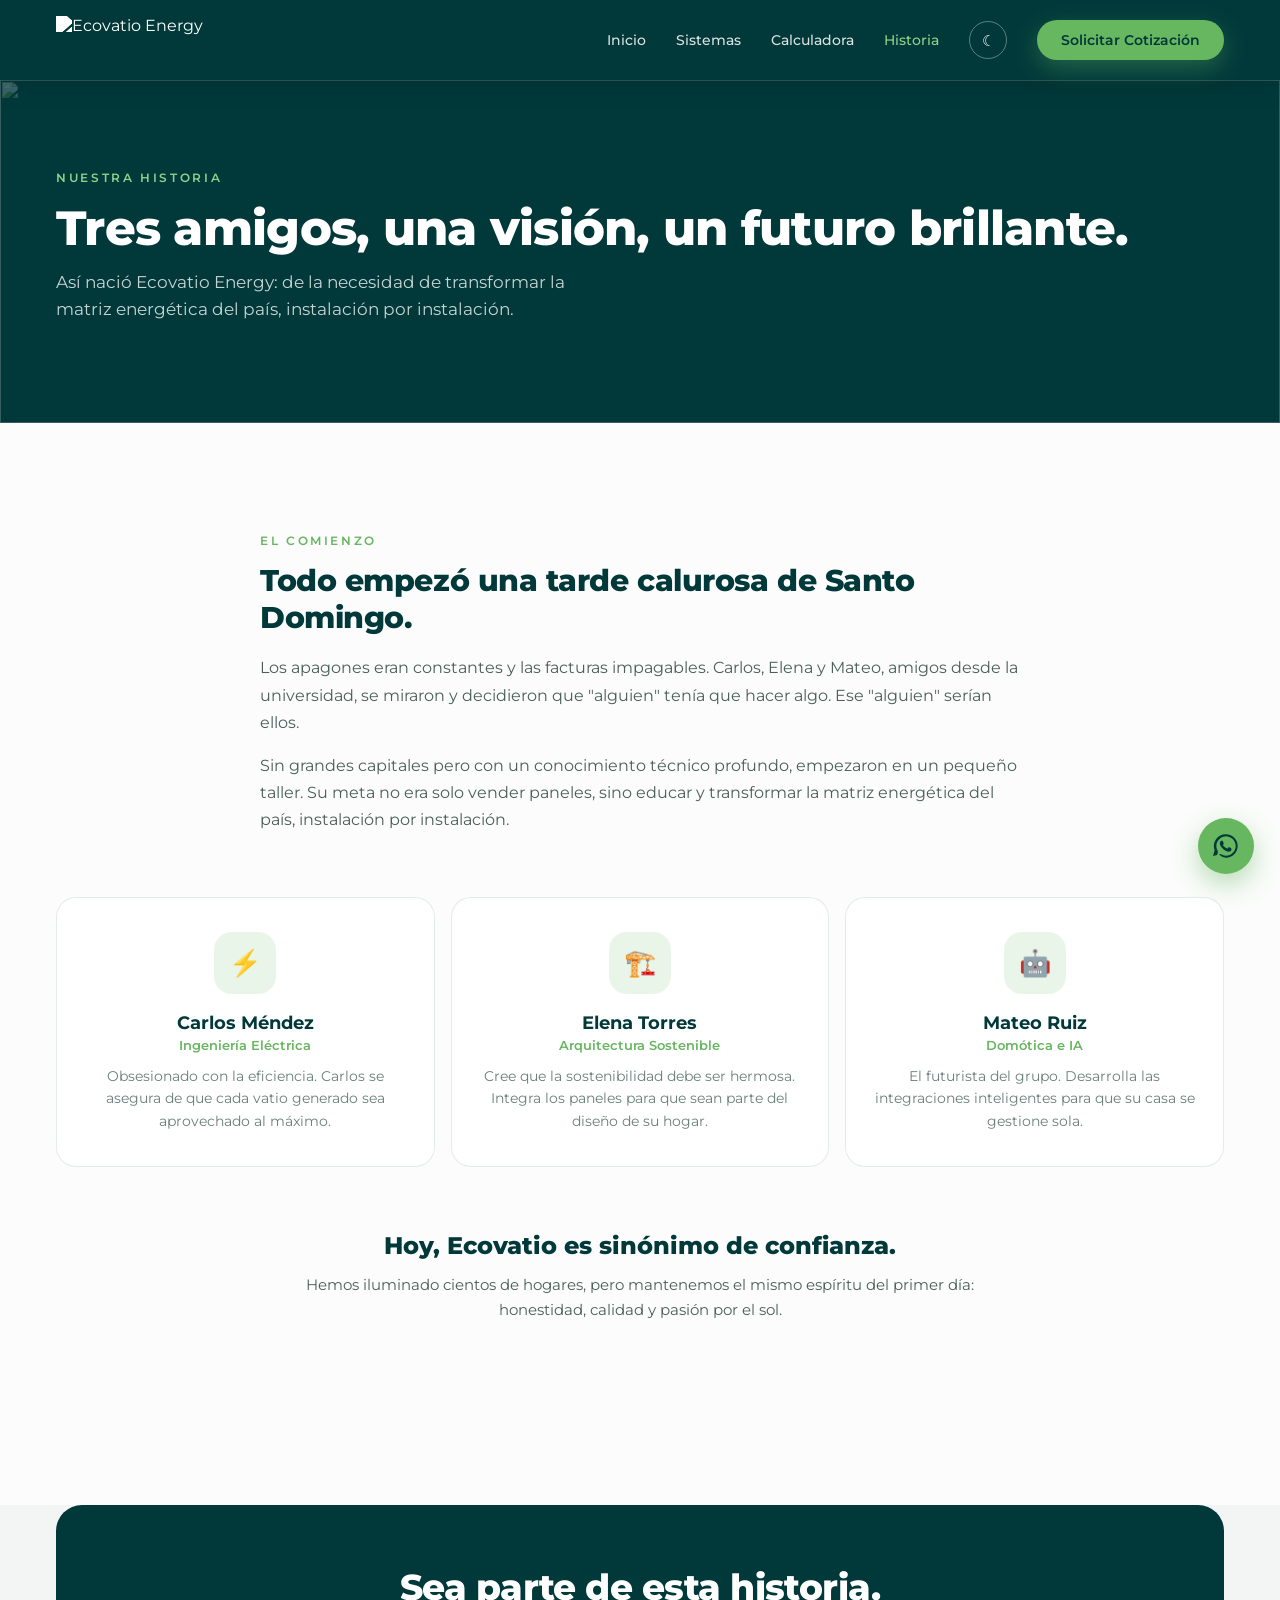
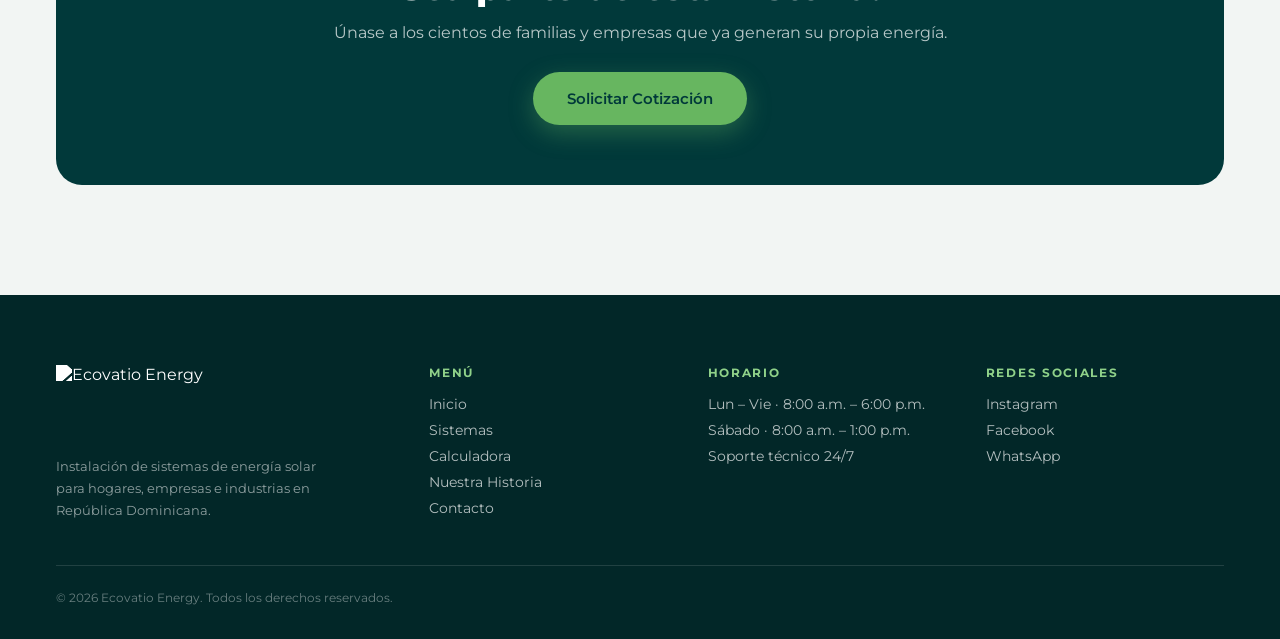
==== pages/historia.html @ 2a1d1da0 "Refactor sistemas page: Update HTML structure, improve accessibility, and enhance SEO with meta desc" ====
<!DOCTYPE html>
<html lang="es">

<head>
    <meta charset="UTF-8">
    <meta name="viewport" content="width=device-width, initial-scale=1.0">
    <title>Ecovatio Energy | Nuestra Historia</title>
    <meta name="description" content="Conozca el origen de Ecovatio Energy: tres amigos, una visión, un futuro brillante.">
    <link rel="icon" type="image/png" href="../assets/img/favicon.png">
    <link rel="preconnect" href="https://fonts.googleapis.com">
    <link rel="preconnect" href="https://fonts.gstatic.com" crossorigin>
    <link href="https://fonts.googleapis.com/css2?family=Montserrat:wght@400;500;600;700;800&display=swap"
        rel="stylesheet">
    <link rel="stylesheet" href="../css/style.css">
</head>

<body>

    <nav class="nav nav--solid">
        <a href="../index.html" class="nav__logo">
            <img src="../assets/img/logo.png" alt="Ecovatio Energy">
        </a>
        <button class="nav__burger" id="nav-burger" aria-label="Abrir menú" aria-expanded="false">☰</button>
        <div class="nav__links" id="nav-links">
            <a href="../index.html">Inicio</a>
            <a href="sistemas.html">Sistemas</a>
            <a href="calculadora.html">Calculadora</a>
            <a href="historia.html" class="active">Historia</a>
            <button class="theme-toggle" id="theme-toggle" title="Cambiar tema" aria-label="Cambiar tema">☾</button>
            <a href="../index.html#contacto" class="btn btn--primary btn--sm">Solicitar Cotización</a>
        </div>
    </nav>

    <header class="page-hero">
        <img class="page-hero__bg" src="../assets/img/farm.png" alt="" aria-hidden="true">
        <div class="page-hero__inner">
            <div class="eyebrow eyebrow--light">Nuestra historia</div>
            <h1>Tres amigos, una visión, un futuro brillante.</h1>
            <p>Así nació Ecovatio Energy: de la necesidad de transformar la matriz energética del país, instalación por
                instalación.</p>
        </div>
    </header>

    <section class="section">
        <div class="wrap">
            <div class="story-block">
                <div class="eyebrow">El comienzo</div>
                <h2>Todo empezó una tarde calurosa de Santo Domingo.</h2>
                <p>Los apagones eran constantes y las facturas impagables. Carlos, Elena y Mateo, amigos desde la
                    universidad, se miraron y decidieron que "alguien" tenía que hacer algo. Ese "alguien" serían
                    ellos.</p>
                <p>Sin grandes capitales pero con un conocimiento técnico profundo, empezaron en un pequeño taller. Su
                    meta no era solo vender paneles, sino educar y transformar la matriz energética del país,
                    instalación por instalación.</p>
            </div>

            <div class="grid-3">
                <div class="founder-card reveal">
                    <div class="founder-card__icon">⚡</div>
                    <h3>Carlos Méndez</h3>
                    <div class="founder-card__role">Ingeniería Eléctrica</div>
                    <div class="founder-card__desc">Obsesionado con la eficiencia. Carlos se asegura de que cada vatio
                        generado sea aprovechado al máximo.</div>
                </div>
                <div class="founder-card reveal">
                    <div class="founder-card__icon">🏗️</div>
                    <h3>Elena Torres</h3>
                    <div class="founder-card__role">Arquitectura Sostenible</div>
                    <div class="founder-card__desc">Cree que la sostenibilidad debe ser hermosa. Integra los paneles
                        para que sean parte del diseño de su hogar.</div>
                </div>
                <div class="founder-card reveal">
                    <div class="founder-card__icon">🤖</div>
                    <h3>Mateo Ruiz</h3>
                    <div class="founder-card__role">Domótica e IA</div>
                    <div class="founder-card__desc">El futurista del grupo. Desarrolla las integraciones inteligentes
                        para que su casa se gestione sola.</div>
                </div>
            </div>

            <div class="story-footer">
                <h3>Hoy, Ecovatio es sinónimo de confianza.</h3>
                <p>Hemos iluminado cientos de hogares, pero mantenemos el mismo espíritu del primer día: honestidad,
                    calidad y pasión por el sol.</p>
            </div>
        </div>
    </section>

    <section class="section section--alt" style="padding-top:0">
        <div class="wrap">
            <div class="cta-band" style="margin-top:72px">
                <h2>Sea parte de esta historia.</h2>
                <p>Únase a los cientos de familias y empresas que ya generan su propia energía.</p>
                <a href="../index.html#contacto" class="btn btn--primary">Solicitar Cotización</a>
            </div>
        </div>
    </section>

    <footer class="footer">
        <div class="footer__grid">
            <div>
                <img class="footer__logo" src="../assets/img/logo.png" alt="Ecovatio Energy">
                <p class="footer__about">Instalación de sistemas de energía solar para hogares, empresas e industrias en República Dominicana.</p>
            </div>
            <div>
                <div class="footer__title">Menú</div>
                <div class="footer__links">
                    <a href="../index.html">Inicio</a>
                    <a href="sistemas.html">Sistemas</a>
                    <a href="calculadora.html">Calculadora</a>
                    <a href="historia.html">Nuestra Historia</a>
                    <a href="../index.html#contacto">Contacto</a>
                </div>
            </div>
            <div>
                <div class="footer__title">Horario</div>
                <div class="footer__links">
                    <span>Lun – Vie · 8:00 a.m. – 6:00 p.m.</span>
                    <span>Sábado · 8:00 a.m. – 1:00 p.m.</span>
                    <span>Soporte técnico 24/7</span>
                </div>
            </div>
            <div>
                <div class="footer__title">Redes sociales</div>
                <div class="footer__links">
                    <a href="https://www.instagram.com/ecovatioenergy" target="_blank" rel="noopener">Instagram</a>
                    <a href="https://www.facebook.com/profile.php?id=61588512834788" target="_blank" rel="noopener">Facebook</a>
                    <a href="https://wa.me/message/S7ORWACDSX3UG1" target="_blank" rel="noopener">WhatsApp</a>
                </div>
            </div>
        </div>
        <div class="footer__bottom">
            <span>© 2026 Ecovatio Energy. Todos los derechos reservados.</span>
        </div>
    </footer>

    <div class="widgets">
        <button class="widget-top" id="widget-top" title="Volver arriba" aria-label="Volver arriba">↑</button>
        <a class="widget-wa" href="https://wa.me/message/S7ORWACDSX3UG1" target="_blank" rel="noopener" title="WhatsApp" aria-label="WhatsApp">
            <svg viewBox="0 0 24 24"><path d="M12.016 2.016A10 10 0 0 0 2.253 15.65L.89 20.6l5.06-1.328A9.97 9.97 0 0 0 12.017 22c5.516 0 10-4.484 10-10C22.019 6.485 17.534 2.016 12.017 2.016zm0 18.283a8.28 8.28 0 0 1-4.23-1.155l-.304-.18-3.141.825.84-3.05-.198-.316a8.287 8.287 0 1 1 15.309-4.407c0 4.57-3.715 8.283-8.276 8.283zM16.55 13.82c-.249-.126-1.472-.727-1.701-.81-.228-.084-.395-.126-.56.126-.166.252-.643.81-.788.977-.145.166-.29.186-.54.06-1.611-.806-2.583-1.352-3.6-2.784-.103-.146-.01-.225.114-.35.112-.113.249-.292.373-.437.124-.146.166-.25.248-.415.083-.166.042-.312-.02-.437-.063-.126-.56-1.353-.768-1.852-.202-.485-.407-.42-.56-.427l-.48-.008c-.166 0-.436.063-.664.312-.228.25-.871.85-.871 2.074 0 1.225.892 2.41 1.016 2.576.124.167 1.761 2.686 4.267 3.766 1.488.643 2.062.695 2.846.587.653-.09 1.471-.602 1.678-1.183.208-.58.208-1.08.146-1.183-.063-.105-.228-.168-.477-.294z"/></svg>
        </a>
    </div>

    <script src="../js/script.js"></script>
</body>

</html>
---- css/style.css ----
/* ============================================================
   ECOVATIO ENERGY — Sistema de diseño
   ============================================================ */

:root {
    --bg: #fbfcfb;
    --bg2: #f2f5f3;
    --card: #ffffff;
    --ink: #01393A;
    --sub: #4b5f5a;
    --mut: #6b7f7a;
    --line: rgba(1, 57, 58, .1);
    --shadow: 0 10px 30px rgba(1, 57, 58, .08);
    --brand: #01393A;
    --brand-2: #022728;
    --accent: #67B660;
    --accent-2: #8fd189;
}

body[data-theme="dark"] {
    --bg: #04292a;
    --bg2: #032122;
    --card: #0a4041;
    --ink: #eef5f0;
    --sub: #b7cfc7;
    --mut: #8fb0a7;
    --line: rgba(255, 255, 255, .12);
    --shadow: 0 10px 30px rgba(0, 0, 0, .35);
}

* { box-sizing: border-box; }

html { scroll-behavior: smooth; }

body {
    margin: 0;
    background: var(--bg);
    font-family: 'Montserrat', sans-serif;
    color: var(--ink);
    transition: background .3s, color .3s;
}

img, video { max-width: 100%; display: block; }

a { color: var(--accent); text-decoration: none; }
a:hover { color: var(--accent-2); }

input, select, textarea, button { font-family: 'Montserrat', sans-serif; }

/* ---------- Utilidades ---------- */
.wrap { max-width: 1200px; margin: 0 auto; }

.eyebrow {
    font-size: 12px;
    font-weight: 600;
    letter-spacing: .22em;
    color: var(--accent);
    text-transform: uppercase;
    margin-bottom: 14px;
}

.eyebrow--light { color: var(--accent-2); }

.shape { width: 12px; height: 12px; background: var(--accent); display: block; }
.shape--circle { border-radius: 50%; }
.shape--square { border-radius: 3px; }
.shape--diamond { border-radius: 3px; transform: rotate(45deg); width: 11px; height: 11px; }

.section { padding: 110px 56px; }
.section--alt { background: var(--bg2); }
.section--dark { background: var(--brand); }

.section-title {
    margin: 0 0 14px;
    font-size: clamp(30px, 3.4vw, 40px);
    font-weight: 800;
    letter-spacing: -.015em;
    color: var(--ink);
    max-width: 640px;
    text-wrap: pretty;
}

.section--dark .section-title { color: #fff; }
.section-title--center { margin-left: auto; margin-right: auto; text-align: center; }

.section-lead {
    margin: 0 0 54px;
    font-size: 16px;
    line-height: 1.65;
    color: var(--sub);
    max-width: 560px;
}

.section-head-row {
    display: flex;
    align-items: flex-end;
    justify-content: space-between;
    gap: 24px;
    margin-bottom: 54px;
    flex-wrap: wrap;
}

.section-head-row .section-title { margin-bottom: 0; }

@keyframes rise {
    from { opacity: 0; transform: translateY(22px); }
    to { opacity: 1; transform: none; }
}

html.js .reveal { opacity: 0; transform: translateY(22px); }
html.js .reveal.in { animation: rise .7s ease both; opacity: 1; }

/* ---------- Botones ---------- */
.btn {
    display: inline-block;
    font-size: 15px;
    font-weight: 600;
    padding: 17px 34px;
    border-radius: 999px;
    border: none;
    cursor: pointer;
    white-space: nowrap;
    text-align: center;
    transition: background .25s, color .25s, border-color .25s, transform .25s, box-shadow .25s;
}

.btn--primary {
    color: var(--brand);
    background: var(--accent);
    box-shadow: 0 8px 24px rgba(103, 182, 96, .35);
}

.btn--primary:hover { background: var(--accent-2); color: var(--brand); transform: translateY(-2px); }

.btn--ghost-light { color: #fff; border: 1.5px solid rgba(255, 255, 255, .45); background: transparent; }
.btn--ghost-light:hover { border-color: var(--accent); color: var(--accent-2); }

.btn--ghost { color: var(--ink); border: 1.5px solid var(--line); background: transparent; font-size: 14px; padding: 13px 26px; }
.btn--ghost:hover { border-color: var(--accent); color: var(--accent); }

.btn--sm { font-size: 13.5px; padding: 12px 24px; }
.btn--block { display: block; width: 100%; }

/* ---------- Navegación ---------- */
.nav {
    display: flex;
    align-items: center;
    justify-content: space-between;
    padding: 24px 56px;
    gap: 16px;
}

.nav--overlay { position: absolute; top: 0; left: 0; right: 0; z-index: 20; }

.nav--solid {
    position: sticky;
    top: 0;
    z-index: 40;
    background: var(--brand);
    box-shadow: 0 6px 20px rgba(1, 30, 31, .25);
    padding: 16px 56px;
}

.nav.nav--fixed {
    position: fixed;
    top: 0;
    left: 0;
    right: 0;
    z-index: 60;
    background: var(--brand);
    box-shadow: 0 6px 20px rgba(1, 30, 31, .3);
    padding-top: 14px;
    padding-bottom: 14px;
    animation: navDrop .35s ease;
}

.nav.nav--fixed .nav__logo img { height: 46px; }

@keyframes navDrop {
    from { transform: translateY(-100%); }
    to { transform: none; }
}

.nav__logo img { height: 60px; width: auto; filter: brightness(0) invert(1); display: block; }
.nav--solid .nav__logo img { height: 48px; }

.nav__links { display: flex; align-items: center; gap: 30px; }

.nav__links a:not(.btn) {
    font-size: 13.5px;
    font-weight: 500;
    color: rgba(255, 255, 255, .85);
    transition: color .2s;
}

.nav__links a:not(.btn):hover,
.nav__links a.active { color: var(--accent-2); }

.theme-toggle {
    width: 38px;
    height: 38px;
    border-radius: 50%;
    border: 1.5px solid rgba(255, 255, 255, .35);
    background: transparent;
    color: #fff;
    font-size: 15px;
    cursor: pointer;
    display: flex;
    align-items: center;
    justify-content: center;
    flex: none;
    transition: border-color .2s, color .2s;
}

.theme-toggle:hover { border-color: var(--accent); color: var(--accent-2); }

.nav__burger {
    display: none;
    width: 42px;
    height: 42px;
    border-radius: 12px;
    border: 1.5px solid rgba(255, 255, 255, .35);
    background: transparent;
    color: #fff;
    font-size: 20px;
    cursor: pointer;
    align-items: center;
    justify-content: center;
}

/* ---------- Hero (video) ---------- */
.hero {
    position: relative;
    height: 100vh;
    min-height: 720px;
    background: var(--brand);
    overflow: hidden;
}

.hero__video {
    position: absolute;
    inset: 0;
    width: 100%;
    height: 100%;
    object-fit: cover;
}

.hero__overlay {
    position: absolute;
    inset: 0;
    background: linear-gradient(180deg, rgba(1, 57, 58, .55) 0%, rgba(1, 57, 58, .25) 40%, rgba(1, 30, 31, .88) 100%);
}

.hero__content {
    position: absolute;
    left: 56px;
    right: 56px;
    bottom: 170px;
    max-width: 780px;
    animation: rise .8s ease both;
    z-index: 2;
}

.hero__title {
    margin: 0;
    font-size: clamp(38px, 4.5vw, 60px);
    line-height: 1.08;
    font-weight: 800;
    color: #fff;
    letter-spacing: -.01em;
    text-wrap: pretty;
}

.hero__text {
    margin: 22px 0 30px;
    font-size: 18px;
    line-height: 1.6;
    color: rgba(255, 255, 255, .82);
    max-width: 560px;
}

.hero__actions { display: flex; gap: 14px; flex-wrap: wrap; }

.hero__stats {
    position: absolute;
    left: 56px;
    right: 56px;
    bottom: 0;
    display: grid;
    grid-template-columns: repeat(4, 1fr);
    border-top: 1px solid rgba(255, 255, 255, .18);
    padding: 26px 0 30px;
    z-index: 2;
}

.stat__value { font-size: 32px; font-weight: 800; color: #fff; }
.stat__value--accent { color: var(--accent); }
.stat__label { font-size: 12.5px; color: rgba(255, 255, 255, .6); margin-top: 4px; }

/* ---------- Encabezado de subpáginas ---------- */
.page-hero {
    position: relative;
    background: var(--brand);
    padding: 90px 56px 100px;
    overflow: hidden;
}

.page-hero__bg {
    position: absolute;
    inset: 0;
    width: 100%;
    height: 100%;
    object-fit: cover;
    opacity: .28;
}

.page-hero__inner { position: relative; max-width: 1200px; margin: 0 auto; }

.page-hero h1 {
    margin: 0 0 12px;
    font-size: clamp(32px, 4vw, 48px);
    font-weight: 800;
    color: #fff;
    letter-spacing: -.015em;
}

.page-hero p { margin: 0; font-size: 17px; color: rgba(255, 255, 255, .78); max-width: 560px; line-height: 1.6; }

/* ---------- Grids de tarjetas ---------- */
.grid-4 { display: grid; grid-template-columns: repeat(4, 1fr); gap: 14px; }
.grid-5 { display: grid; grid-template-columns: repeat(5, 1fr); gap: 14px; }
.grid-3 { display: grid; grid-template-columns: repeat(3, 1fr); gap: 16px; }

.step-card {
    background: var(--card);
    border: 1px solid var(--line);
    border-radius: 18px;
    padding: 26px 24px;
    transition: transform .25s, box-shadow .25s;
}

.step-card:hover { transform: translateY(-4px); box-shadow: var(--shadow); }

.step-card__num { font-size: 13px; font-weight: 800; color: var(--accent); letter-spacing: .08em; margin-bottom: 36px; }
.step-card__title { font-size: 16.5px; font-weight: 700; color: var(--ink); margin-bottom: 8px; }
.step-card__desc { font-size: 13.5px; line-height: 1.6; color: var(--mut); }

.service-card {
    background: var(--card);
    border: 1px solid var(--line);
    border-radius: 18px;
    padding: 24px 20px;
    transition: transform .25s, box-shadow .25s, border-color .25s;
}

.service-card:hover { transform: translateY(-4px); box-shadow: var(--shadow); border-color: var(--accent); }

.service-card__icon {
    width: 38px;
    height: 38px;
    border-radius: 11px;
    background: rgba(103, 182, 96, .14);
    display: flex;
    align-items: center;
    justify-content: center;
    margin-bottom: 18px;
    font-size: 17px;
}

.service-card__icon i { color: var(--accent); font-size: 16px; }

.service-card__title { font-size: 14.5px; font-weight: 700; color: var(--ink); margin-bottom: 6px; }
.service-card__desc { font-size: 12.5px; line-height: 1.55; color: var(--mut); }

.benefit-card {
    border: 1px solid rgba(255, 255, 255, .14);
    border-radius: 18px;
    padding: 26px 24px;
    transition: background .25s;
}

.benefit-card:hover { background: rgba(255, 255, 255, .06); }

.benefit-card__dot { width: 10px; height: 10px; border-radius: 50%; background: var(--accent); margin-bottom: 22px; }
.benefit-card__title { font-size: 16px; font-weight: 700; color: #fff; margin-bottom: 8px; }
.benefit-card__desc { font-size: 13.5px; line-height: 1.6; color: rgba(255, 255, 255, .62); }

/* ---------- Carrusel de sistemas ---------- */
.carousel { position: relative; overflow: hidden; }

.carousel__track { display: flex; transition: transform .6s cubic-bezier(.22, .9, .3, 1); }

.carousel__slide {
    flex: 0 0 100%;
    position: relative;
    height: 560px;
    background: var(--brand);
}

.carousel__img { position: absolute; inset: 0; width: 100%; height: 100%; object-fit: cover; }

.carousel__shade {
    position: absolute;
    inset: 0;
    background: linear-gradient(90deg, rgba(1, 30, 31, .88) 0%, rgba(1, 57, 58, .45) 55%, rgba(1, 57, 58, .1) 100%);
}

.carousel__body { position: absolute; left: 56px; bottom: 64px; max-width: 520px; z-index: 2; }

.carousel__tag {
    font-size: 11.5px;
    font-weight: 600;
    letter-spacing: .2em;
    color: var(--accent-2);
    text-transform: uppercase;
    margin-bottom: 14px;
}

.carousel__title { margin: 0 0 14px; font-size: clamp(26px, 3vw, 36px); font-weight: 800; color: #fff; letter-spacing: -.01em; text-wrap: pretty; }
.carousel__desc { margin: 0 0 26px; font-size: 15.5px; line-height: 1.65; color: rgba(255, 255, 255, .78); }
.carousel__meta { display: flex; gap: 12px; align-items: center; flex-wrap: wrap; }
.carousel__spec { font-size: 13px; font-weight: 600; color: rgba(255, 255, 255, .65); }

.carousel__arrows { display: flex; gap: 10px; }

.carousel__arrow {
    width: 48px;
    height: 48px;
    border-radius: 50%;
    border: 1.5px solid var(--line);
    background: var(--card);
    color: var(--ink);
    font-size: 17px;
    cursor: pointer;
    transition: border-color .2s, color .2s;
}

.carousel__arrow:hover { border-color: var(--accent); color: var(--accent); }

.carousel__dots {
    position: absolute;
    left: 0;
    right: 0;
    bottom: 22px;
    display: flex;
    justify-content: center;
    gap: 8px;
    z-index: 3;
}

.carousel__dot {
    width: 8px;
    height: 8px;
    border-radius: 99px;
    border: none;
    background: rgba(255, 255, 255, .4);
    cursor: pointer;
    padding: 0;
    transition: all .3s;
}

.carousel__dot.active { width: 26px; background: var(--accent); }

/* ---------- Proyectos ---------- */
.project-card {
    position: relative;
    border-radius: 20px;
    overflow: hidden;
    height: 300px;
}

.project-card img { position: absolute; inset: 0; width: 100%; height: 100%; object-fit: cover; transition: transform .5s; }
.project-card:hover img { transform: scale(1.05); }

.project-card__shade {
    position: absolute;
    inset: 0;
    background: linear-gradient(180deg, transparent 45%, rgba(1, 30, 31, .9) 100%);
}

.project-card__body { position: absolute; left: 20px; right: 20px; bottom: 18px; color: #fff; }
.project-card__city { font-size: 16px; font-weight: 700; }
.project-card__meta { font-size: 12.5px; color: rgba(255, 255, 255, .75); margin-top: 3px; }

/* ---------- Calculadora ---------- */
.calc-grid { display: grid; grid-template-columns: 1fr 1.1fr; gap: 16px; align-items: stretch; }

.calc-panel {
    background: var(--card);
    border: 1px solid var(--line);
    border-radius: 22px;
    padding: 36px;
    display: flex;
    flex-direction: column;
    gap: 22px;
}

.field { display: flex; flex-direction: column; gap: 8px; }
.field > span { font-size: 13px; font-weight: 600; color: var(--sub); }

.field input,
.field select,
.field textarea {
    border: 1.5px solid var(--line);
    border-radius: 12px;
    padding: 14px 16px;
    font-size: 16px;
    font-weight: 600;
    color: var(--ink);
    background: var(--bg);
    outline: none;
    transition: border-color .2s;
    width: 100%;
}

.field input:focus,
.field select:focus,
.field textarea:focus { border-color: var(--accent); }

.seg { display: flex; gap: 8px; }

.seg__btn {
    flex: 1;
    padding: 13px 8px;
    border-radius: 12px;
    border: 1.5px solid var(--line);
    background: transparent;
    color: var(--sub);
    font-size: 13px;
    font-weight: 600;
    cursor: pointer;
    transition: all .2s;
}

.seg__btn.active { border-color: var(--accent); background: rgba(103, 182, 96, .14); color: var(--accent); }

.calc-note { font-size: 11.5px; line-height: 1.6; color: var(--mut); margin-top: auto; }

.calc-results {
    background: var(--brand);
    border-radius: 22px;
    padding: 36px;
    display: flex;
    flex-direction: column;
    justify-content: space-between;
    gap: 28px;
}

.calc-results__grid { display: grid; grid-template-columns: 1fr 1fr; gap: 14px; }

.res-box { border: 1px solid rgba(255, 255, 255, .14); border-radius: 16px; padding: 22px; }
.res-box--wide { grid-column: 1 / -1; }
.res-box__label { font-size: 12px; color: rgba(255, 255, 255, .6); margin-bottom: 8px; }
.res-box__value { font-size: clamp(22px, 2.4vw, 30px); font-weight: 800; color: var(--accent); }
.res-box__value--white { color: #fff; font-size: 24px; }

.res-box__row { display: flex; justify-content: space-between; align-items: baseline; margin-bottom: 14px; gap: 12px; }

.roi-bar { height: 8px; border-radius: 99px; background: rgba(255, 255, 255, .12); overflow: hidden; }
.roi-bar__fill { height: 100%; width: 0; background: linear-gradient(90deg, var(--accent), var(--accent-2)); border-radius: 99px; transition: width .5s; }
.roi-scale { display: flex; justify-content: space-between; margin-top: 8px; font-size: 10.5px; color: rgba(255, 255, 255, .4); }

/* ---------- Testimonios ---------- */
.testimonial-card {
    background: var(--card);
    border: 1px solid var(--line);
    border-radius: 20px;
    padding: 30px;
    display: flex;
    flex-direction: column;
    gap: 18px;
    transition: box-shadow .25s;
}

.testimonial-card:hover { box-shadow: var(--shadow); }

.testimonial-card__stars { font-size: 15px; color: var(--accent); letter-spacing: 3px; }
.testimonial-card__quote { font-size: 14.5px; line-height: 1.7; color: var(--sub); flex: 1; }
.testimonial-card__person { display: flex; align-items: center; gap: 12px; }

.testimonial-card__avatar {
    width: 44px;
    height: 44px;
    border-radius: 50%;
    flex: none;
    background: rgba(103, 182, 96, .18);
    color: var(--accent);
    display: flex;
    align-items: center;
    justify-content: center;
    font-weight: 800;
    font-size: 15px;
}

.testimonial-card__name { font-size: 14px; font-weight: 700; color: var(--ink); }
.testimonial-card__role { font-size: 12px; color: var(--mut); }

/* ---------- FAQ ---------- */
.faq-list { display: flex; flex-direction: column; gap: 10px; max-width: 860px; margin: 0 auto; }

.faq-item {
    background: var(--card);
    border: 1px solid var(--line);
    border-radius: 16px;
    overflow: hidden;
    transition: border-color .25s;
}

.faq-item.open { border-color: var(--accent); }

.faq-item__q {
    width: 100%;
    display: flex;
    justify-content: space-between;
    align-items: center;
    gap: 16px;
    padding: 22px 26px;
    background: transparent;
    border: none;
    cursor: pointer;
    text-align: left;
}

.faq-item__q span:first-child { font-size: 15.5px; font-weight: 700; color: var(--ink); }

.faq-item__icon {
    font-size: 18px;
    font-weight: 600;
    color: var(--accent);
    flex: none;
    transition: transform .25s;
}

.faq-item.open .faq-item__icon { transform: rotate(45deg); }

.faq-item__a {
    display: none;
    padding: 0 26px 22px;
    font-size: 14px;
    line-height: 1.7;
    color: var(--sub);
}

.faq-item.open .faq-item__a { display: block; }

/* ---------- Contacto ---------- */
.contact-grid { display: grid; grid-template-columns: 1.2fr .8fr; gap: 16px; align-items: stretch; }

.contact-form {
    background: var(--card);
    border: 1px solid var(--line);
    border-radius: 22px;
    padding: 36px;
}

.contact-form__grid { display: grid; grid-template-columns: 1fr 1fr; gap: 16px; }

.contact-form .field input,
.contact-form .field select,
.contact-form .field textarea { font-size: 14px; font-weight: 500; padding: 13px 15px; }

.contact-form .field > span { font-size: 12.5px; }

.field--full { grid-column: 1 / -1; }

.contact-form .btn { margin-top: 22px; }

.form-status {
    display: none;
    margin-top: 16px;
    padding: 14px 18px;
    border-radius: 12px;
    background: rgba(103, 182, 96, .16);
    color: var(--accent);
    border: 1px solid var(--accent);
    font-size: 14px;
    font-weight: 600;
}

.form-status.show { display: block; animation: rise .4s ease both; }

.contact-side { display: flex; flex-direction: column; gap: 16px; }

.contact-info {
    background: var(--brand);
    border-radius: 22px;
    padding: 36px 30px;
    display: flex;
    flex-direction: column;
    justify-content: center;
    gap: 26px;
    flex: 1;
}

.contact-info__row { display: flex; align-items: center; gap: 14px; }
.contact-info__row a { display: flex; align-items: center; gap: 14px; color: inherit; }

.contact-info__icon {
    width: 40px;
    height: 40px;
    border-radius: 12px;
    background: rgba(103, 182, 96, .18);
    display: flex;
    align-items: center;
    justify-content: center;
    flex: none;
    font-size: 16px;
}

.contact-info__icon i { color: var(--accent-2); font-size: 17px; }

.contact-info__label { font-size: 11.5px; color: rgba(255, 255, 255, .55); }
.contact-info__value { font-size: 14px; font-weight: 600; color: #fff; }

/* ---------- Footer ---------- */
.footer { background: var(--brand-2); padding: 70px 56px 34px; }

.footer__grid {
    display: grid;
    grid-template-columns: 1.4fr 1fr 1fr 1fr;
    gap: 40px;
    padding-bottom: 44px;
    border-bottom: 1px solid rgba(255, 255, 255, .12);
    max-width: 1200px;
    margin: 0 auto;
}

.footer__logo { height: 72px; width: auto; filter: brightness(0) invert(1); margin-bottom: 18px; }
.footer__about { margin: 0; font-size: 13px; line-height: 1.7; color: rgba(255, 255, 255, .55); max-width: 280px; }

.footer__title {
    font-size: 12px;
    font-weight: 700;
    letter-spacing: .14em;
    color: var(--accent-2);
    text-transform: uppercase;
    margin-bottom: 16px;
}

.footer__links { display: flex; flex-direction: column; gap: 10px; }
.footer__links a, .footer__links span { font-size: 13.5px; color: rgba(255, 255, 255, .7); }
.footer__links a:hover { color: var(--accent-2); }

.footer__bottom {
    display: flex;
    justify-content: space-between;
    align-items: center;
    gap: 20px;
    padding-top: 24px;
    flex-wrap: wrap;
    max-width: 1200px;
    margin: 0 auto;
}

.footer__bottom span, .footer__bottom a { font-size: 12px; color: rgba(255, 255, 255, .4); }
.footer__bottom a:hover { color: var(--accent-2); }
.footer__bottom-links { display: flex; gap: 24px; }

/* ---------- Widgets flotantes ---------- */
.widgets {
    position: fixed;
    right: 26px;
    bottom: 26px;
    display: flex;
    flex-direction: column;
    gap: 12px;
    z-index: 50;
    align-items: center;
}

.widget-top {
    width: 48px;
    height: 48px;
    border-radius: 50%;
    border: 1px solid var(--line);
    background: var(--card);
    color: var(--ink);
    font-size: 18px;
    cursor: pointer;
    box-shadow: var(--shadow);
    display: none;
    align-items: center;
    justify-content: center;
    transition: border-color .2s, color .2s;
}

.widget-top.show { display: flex; }
.widget-top:hover { border-color: var(--accent); color: var(--accent); }

.widget-wa {
    width: 56px;
    height: 56px;
    border-radius: 50%;
    background: var(--accent);
    color: var(--brand);
    box-shadow: 0 10px 26px rgba(103, 182, 96, .45);
    display: flex;
    align-items: center;
    justify-content: center;
    transition: transform .2s;
}

.widget-wa:hover { transform: scale(1.06); color: var(--brand); }
.widget-wa svg { width: 28px; height: 28px; fill: currentColor; }
.widget-wa i { font-size: 27px; }

/* ---------- Páginas internas: Sistemas ---------- */
.system-block {
    display: grid;
    grid-template-columns: 1fr 1.1fr;
    gap: 40px;
    align-items: center;
    background: var(--card);
    border: 1px solid var(--line);
    border-radius: 24px;
    padding: 40px;
    margin-bottom: 24px;
}

.system-block--reverse .system-block__img { order: 2; }

.system-block__img { border-radius: 18px; overflow: hidden; }
.system-block__img img { width: 100%; height: 100%; min-height: 320px; object-fit: cover; }

.system-block h2 { margin: 0 0 10px; font-size: 26px; font-weight: 800; letter-spacing: -.01em; color: var(--ink); }
.system-block__intro { margin: 0 0 22px; font-size: 15px; font-weight: 600; color: var(--accent); }

.system-block h4 { margin: 0 0 8px; font-size: 13px; font-weight: 700; letter-spacing: .1em; text-transform: uppercase; color: var(--mut); }
.system-block p { font-size: 14.5px; line-height: 1.7; color: var(--sub); margin: 0 0 22px; }

.system-block ul { list-style: none; margin: 0; padding: 0; display: flex; flex-direction: column; gap: 9px; }
.system-block li { font-size: 14px; color: var(--sub); }
.system-block li i { color: var(--accent); width: 24px; text-align: center; margin-right: 6px; }

/* ---------- Páginas internas: Historia ---------- */
.story-block { max-width: 760px; margin: 0 auto 64px; }
.story-block h2 { margin: 0 0 18px; font-size: 30px; font-weight: 800; letter-spacing: -.015em; color: var(--ink); }
.story-block p { font-size: 15.5px; line-height: 1.75; color: var(--sub); margin: 0 0 16px; }

.founder-card {
    background: var(--card);
    border: 1px solid var(--line);
    border-radius: 20px;
    padding: 34px 28px;
    text-align: center;
    transition: transform .25s, box-shadow .25s;
}

.founder-card:hover { transform: translateY(-4px); box-shadow: var(--shadow); }

.founder-card__icon {
    width: 62px;
    height: 62px;
    margin: 0 auto 18px;
    border-radius: 18px;
    background: rgba(103, 182, 96, .14);
    display: flex;
    align-items: center;
    justify-content: center;
    font-size: 26px;
}

.founder-card__icon i { color: var(--accent); font-size: 24px; }

.founder-card h3 { margin: 0 0 4px; font-size: 18px; font-weight: 700; color: var(--ink); }
.founder-card__role { font-size: 12.5px; font-weight: 600; color: var(--accent); margin-bottom: 12px; }
.founder-card__desc { font-size: 13.5px; line-height: 1.65; color: var(--mut); }

.story-footer { max-width: 700px; margin: 64px auto 0; text-align: center; }
.story-footer h3 { margin: 0 0 12px; font-size: 24px; font-weight: 800; color: var(--ink); }
.story-footer p { font-size: 15px; line-height: 1.7; color: var(--sub); margin: 0; }

/* ---------- CTA banda ---------- */
.cta-band { background: var(--brand); border-radius: 26px; padding: 60px 48px; text-align: center; }
.cta-band h2 { margin: 0 0 14px; font-size: clamp(26px, 3vw, 36px); font-weight: 800; color: #fff; letter-spacing: -.015em; }
.cta-band p { margin: 0 0 30px; font-size: 15.5px; color: rgba(255, 255, 255, .72); }

/* ============================================================
   Responsive
   ============================================================ */
@media (max-width: 1024px) {
    .section { padding: 90px 32px; }
    .nav, .nav--solid { padding-left: 32px; padding-right: 32px; }
    .hero__content, .hero__stats, .carousel__body { left: 32px; right: 32px; }
    .page-hero { padding: 70px 32px 80px; }
    .footer { padding: 60px 32px 30px; }

    .grid-5 { grid-template-columns: repeat(3, 1fr); }
    .grid-4 { grid-template-columns: repeat(2, 1fr); }
    .footer__grid { grid-template-columns: 1fr 1fr; }
}

@media (max-width: 900px) {
    .nav__links {
        display: none;
        position: absolute;
        top: 100%;
        left: 16px;
        right: 16px;
        flex-direction: column;
        align-items: stretch;
        gap: 4px;
        background: var(--brand-2);
        border: 1px solid rgba(255, 255, 255, .12);
        border-radius: 18px;
        padding: 16px;
        box-shadow: 0 20px 40px rgba(1, 30, 31, .4);
    }

    .nav__links.open { display: flex; }
    .nav__links a:not(.btn) { padding: 12px 14px; border-radius: 10px; }
    .nav__links a:not(.btn):hover { background: rgba(255, 255, 255, .06); }
    .nav__links .btn { margin-top: 8px; }
    .nav__burger { display: flex; }
    .nav--solid { position: relative; }
    .nav { position: relative; }
    .nav--overlay { position: absolute; }
}

@media (max-width: 768px) {
    .section { padding: 72px 20px; }
    .nav, .nav--solid { padding: 16px 20px; }
    .nav__logo img { height: 46px; }
    .hero { min-height: 640px; }
    .hero__content { left: 20px; right: 20px; bottom: 190px; }
    .hero__stats { left: 20px; right: 20px; grid-template-columns: repeat(2, 1fr); gap: 14px 10px; padding: 18px 0 22px; }
    .stat__value { font-size: 24px; }
    .page-hero { padding: 56px 20px 64px; }
    .footer { padding: 56px 20px 28px; }

    .grid-3, .grid-4, .grid-5 { grid-template-columns: 1fr 1fr; }
    .calc-grid, .contact-grid { grid-template-columns: 1fr; }
    .contact-form__grid { grid-template-columns: 1fr; }
    .system-block { grid-template-columns: 1fr; padding: 24px; }
    .system-block--reverse .system-block__img { order: 0; }
    .system-block__img img { min-height: 220px; }

    .carousel__slide { height: 620px; }
    .carousel__body { left: 20px; right: 20px; bottom: 56px; }
    .footer__grid { grid-template-columns: 1fr; gap: 28px; }
    .footer__bottom { flex-direction: column; align-items: flex-start; }
}

@media (max-width: 540px) {
    .grid-3, .grid-4, .grid-5 { grid-template-columns: 1fr; }
    .hero__actions .btn { width: 100%; }
    .calc-results__grid { grid-template-columns: 1fr; }
    .seg { flex-direction: column; }
}

@media (prefers-reduced-motion: reduce) {
    html { scroll-behavior: auto; }
    .reveal, .reveal.in { opacity: 1; transform: none; animation: none; }
}
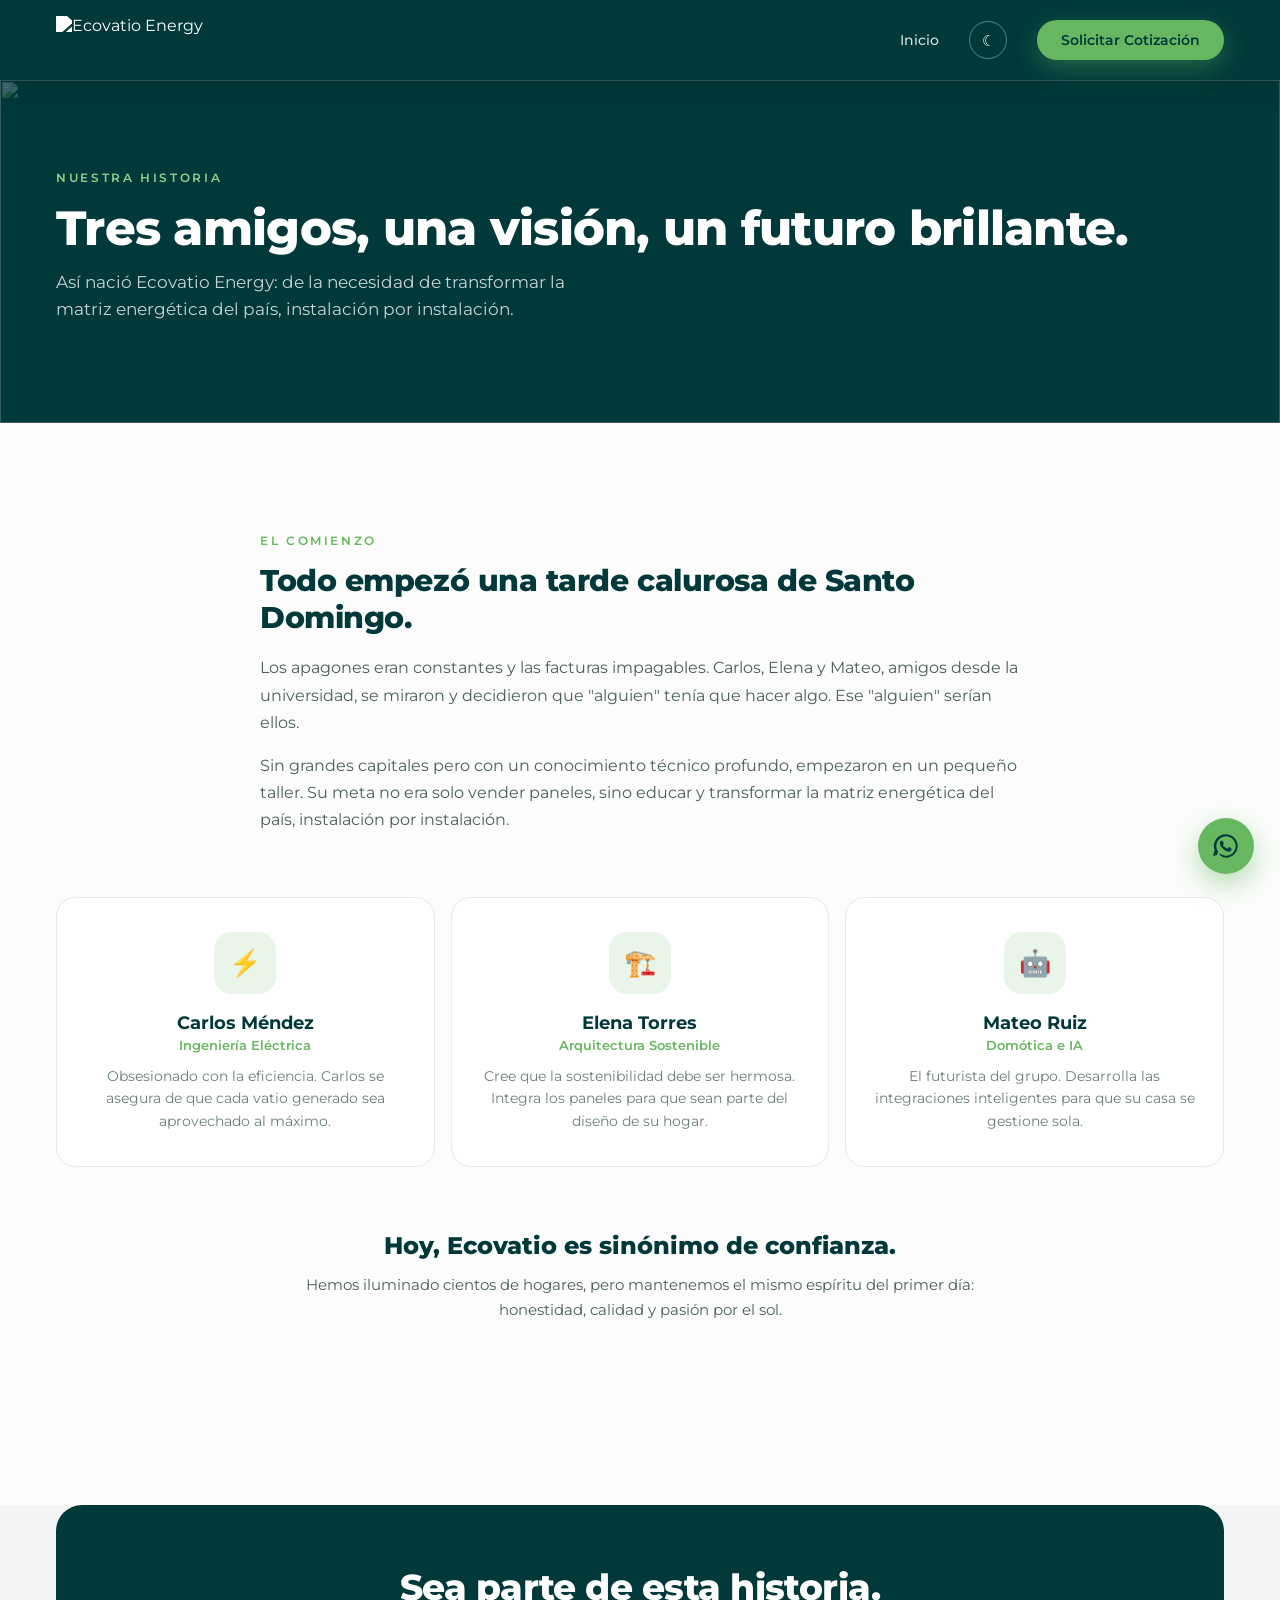
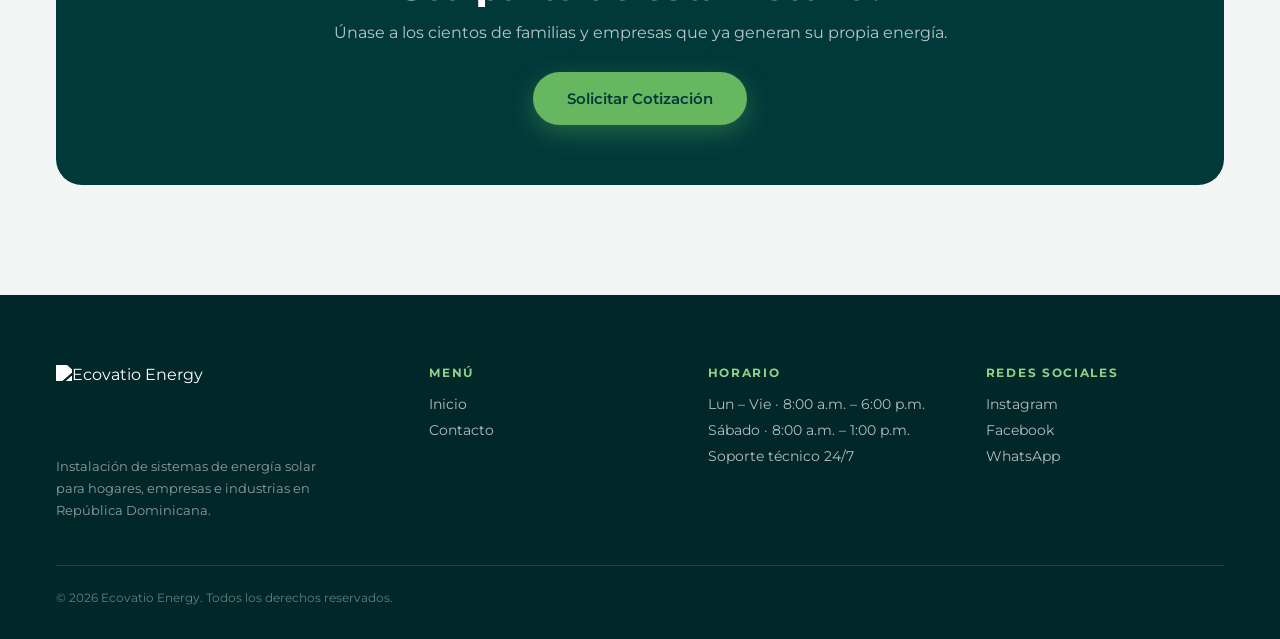
==== commit 4b296e74: "Agrenado alguna img faltantes" ====
--- a/pages/historia.html
+++ b/pages/historia.html
@@ -23,9 +23,6 @@
         <button class="nav__burger" id="nav-burger" aria-label="Abrir menú" aria-expanded="false">☰</button>
         <div class="nav__links" id="nav-links">
             <a href="../index.html">Inicio</a>
-            <a href="sistemas.html">Sistemas</a>
-            <a href="calculadora.html">Calculadora</a>
-            <a href="historia.html" class="active">Historia</a>
             <button class="theme-toggle" id="theme-toggle" title="Cambiar tema" aria-label="Cambiar tema">☾</button>
             <a href="../index.html#contacto" class="btn btn--primary btn--sm">Solicitar Cotización</a>
         </div>
@@ -106,9 +103,6 @@
                 <div class="footer__title">Menú</div>
                 <div class="footer__links">
                     <a href="../index.html">Inicio</a>
-                    <a href="sistemas.html">Sistemas</a>
-                    <a href="calculadora.html">Calculadora</a>
-                    <a href="historia.html">Nuestra Historia</a>
                     <a href="../index.html#contacto">Contacto</a>
                 </div>
             </div>
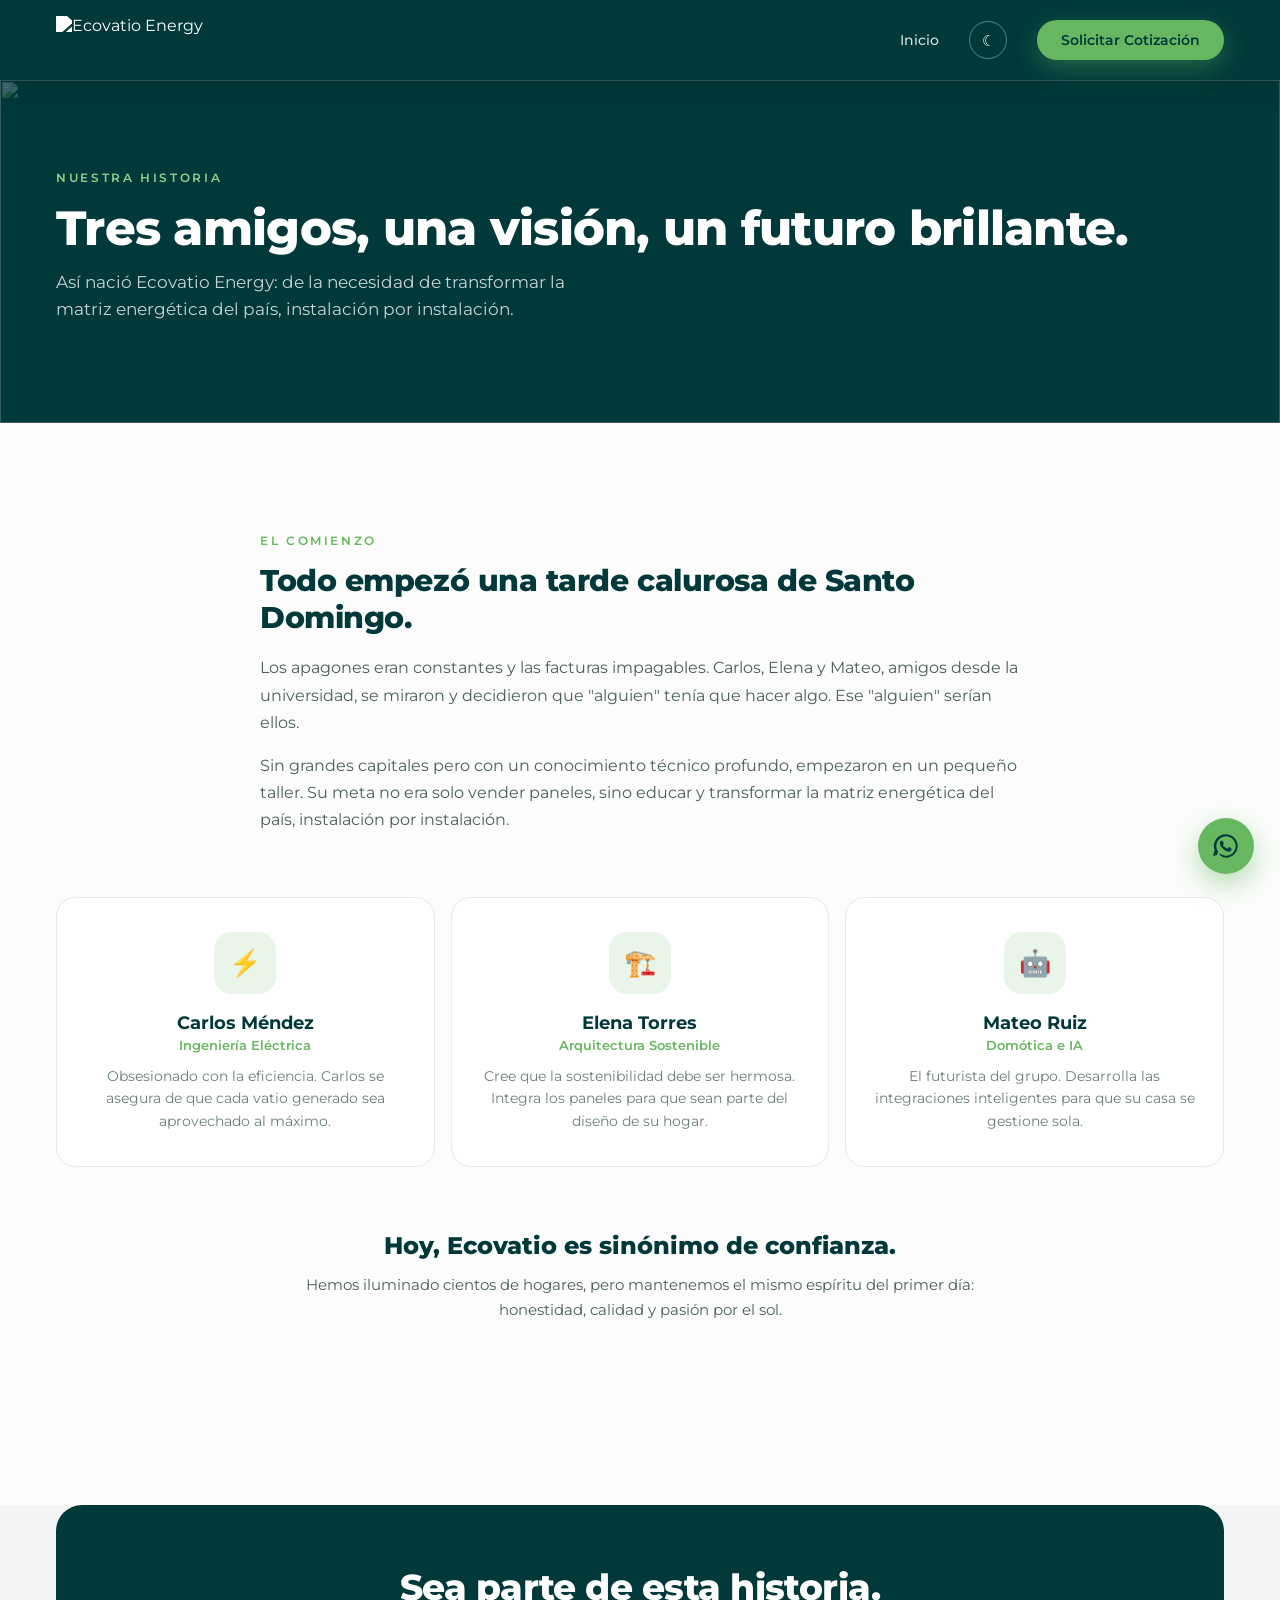
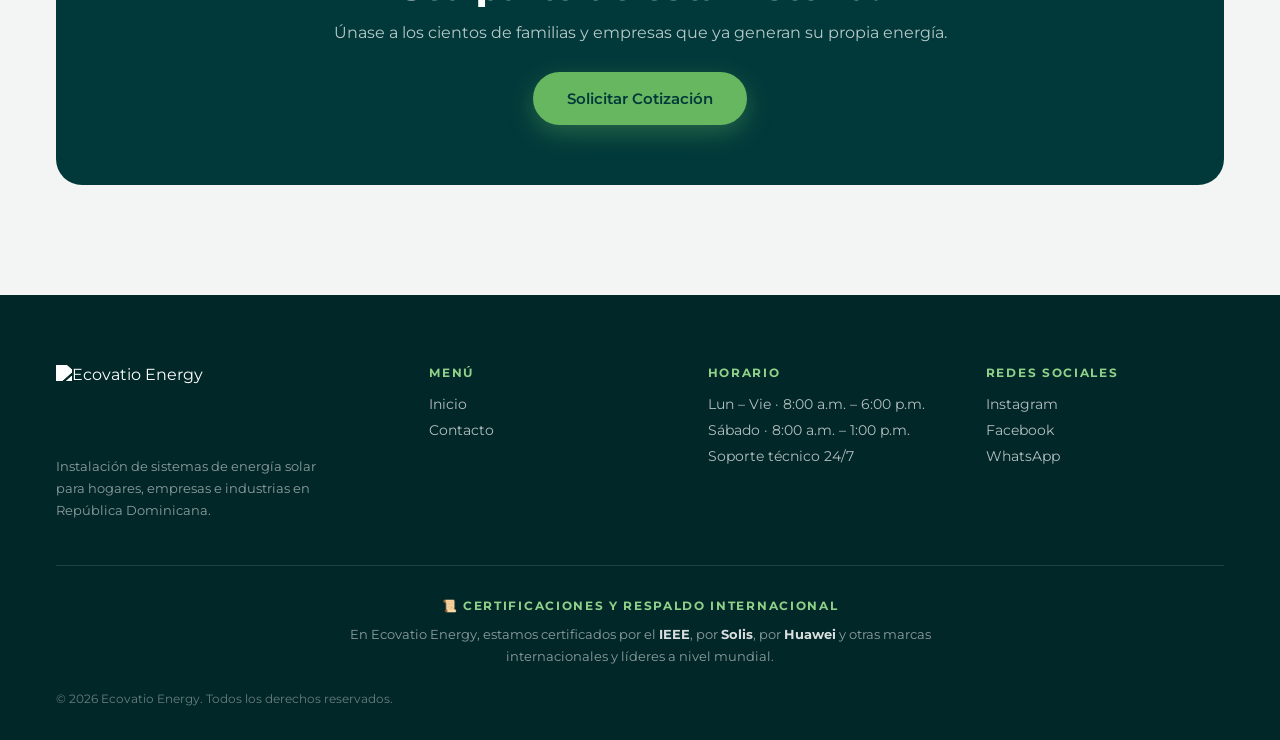
==== commit a36a17d7: "Agrega sistema de catálogo dinámico (JSON) para Sistemas y Marcas - Nueva sección "Sistemas" en card" ====
--- a/pages/historia.html
+++ b/pages/historia.html
@@ -1,141 +1,149 @@
-<!DOCTYPE html>
-<html lang="es">
-
-<head>
-    <meta charset="UTF-8">
-    <meta name="viewport" content="width=device-width, initial-scale=1.0">
-    <title>Ecovatio Energy | Nuestra Historia</title>
-    <meta name="description" content="Conozca el origen de Ecovatio Energy: tres amigos, una visión, un futuro brillante.">
-    <link rel="icon" type="image/png" href="../assets/img/favicon.png">
-    <link rel="preconnect" href="https://fonts.googleapis.com">
-    <link rel="preconnect" href="https://fonts.gstatic.com" crossorigin>
-    <link href="https://fonts.googleapis.com/css2?family=Montserrat:wght@400;500;600;700;800&display=swap"
-        rel="stylesheet">
-    <link rel="stylesheet" href="../css/style.css">
-</head>
-
-<body>
-
-    <nav class="nav nav--solid">
-        <a href="../index.html" class="nav__logo">
-            <img src="../assets/img/logo.png" alt="Ecovatio Energy">
-        </a>
-        <button class="nav__burger" id="nav-burger" aria-label="Abrir menú" aria-expanded="false">☰</button>
-        <div class="nav__links" id="nav-links">
-            <a href="../index.html">Inicio</a>
-            <button class="theme-toggle" id="theme-toggle" title="Cambiar tema" aria-label="Cambiar tema">☾</button>
-            <a href="../index.html#contacto" class="btn btn--primary btn--sm">Solicitar Cotización</a>
-        </div>
-    </nav>
-
-    <header class="page-hero">
-        <img class="page-hero__bg" src="../assets/img/farm.png" alt="" aria-hidden="true">
-        <div class="page-hero__inner">
-            <div class="eyebrow eyebrow--light">Nuestra historia</div>
-            <h1>Tres amigos, una visión, un futuro brillante.</h1>
-            <p>Así nació Ecovatio Energy: de la necesidad de transformar la matriz energética del país, instalación por
-                instalación.</p>
-        </div>
-    </header>
-
-    <section class="section">
-        <div class="wrap">
-            <div class="story-block">
-                <div class="eyebrow">El comienzo</div>
-                <h2>Todo empezó una tarde calurosa de Santo Domingo.</h2>
-                <p>Los apagones eran constantes y las facturas impagables. Carlos, Elena y Mateo, amigos desde la
-                    universidad, se miraron y decidieron que "alguien" tenía que hacer algo. Ese "alguien" serían
-                    ellos.</p>
-                <p>Sin grandes capitales pero con un conocimiento técnico profundo, empezaron en un pequeño taller. Su
-                    meta no era solo vender paneles, sino educar y transformar la matriz energética del país,
-                    instalación por instalación.</p>
-            </div>
-
-            <div class="grid-3">
-                <div class="founder-card reveal">
-                    <div class="founder-card__icon">⚡</div>
-                    <h3>Carlos Méndez</h3>
-                    <div class="founder-card__role">Ingeniería Eléctrica</div>
-                    <div class="founder-card__desc">Obsesionado con la eficiencia. Carlos se asegura de que cada vatio
-                        generado sea aprovechado al máximo.</div>
-                </div>
-                <div class="founder-card reveal">
-                    <div class="founder-card__icon">🏗️</div>
-                    <h3>Elena Torres</h3>
-                    <div class="founder-card__role">Arquitectura Sostenible</div>
-                    <div class="founder-card__desc">Cree que la sostenibilidad debe ser hermosa. Integra los paneles
-                        para que sean parte del diseño de su hogar.</div>
-                </div>
-                <div class="founder-card reveal">
-                    <div class="founder-card__icon">🤖</div>
-                    <h3>Mateo Ruiz</h3>
-                    <div class="founder-card__role">Domótica e IA</div>
-                    <div class="founder-card__desc">El futurista del grupo. Desarrolla las integraciones inteligentes
-                        para que su casa se gestione sola.</div>
-                </div>
-            </div>
-
-            <div class="story-footer">
-                <h3>Hoy, Ecovatio es sinónimo de confianza.</h3>
-                <p>Hemos iluminado cientos de hogares, pero mantenemos el mismo espíritu del primer día: honestidad,
-                    calidad y pasión por el sol.</p>
-            </div>
-        </div>
-    </section>
-
-    <section class="section section--alt" style="padding-top:0">
-        <div class="wrap">
-            <div class="cta-band" style="margin-top:72px">
-                <h2>Sea parte de esta historia.</h2>
-                <p>Únase a los cientos de familias y empresas que ya generan su propia energía.</p>
-                <a href="../index.html#contacto" class="btn btn--primary">Solicitar Cotización</a>
-            </div>
-        </div>
-    </section>
-
-    <footer class="footer">
-        <div class="footer__grid">
-            <div>
-                <img class="footer__logo" src="../assets/img/logo.png" alt="Ecovatio Energy">
-                <p class="footer__about">Instalación de sistemas de energía solar para hogares, empresas e industrias en República Dominicana.</p>
-            </div>
-            <div>
-                <div class="footer__title">Menú</div>
-                <div class="footer__links">
-                    <a href="../index.html">Inicio</a>
-                    <a href="../index.html#contacto">Contacto</a>
-                </div>
-            </div>
-            <div>
-                <div class="footer__title">Horario</div>
-                <div class="footer__links">
-                    <span>Lun – Vie · 8:00 a.m. – 6:00 p.m.</span>
-                    <span>Sábado · 8:00 a.m. – 1:00 p.m.</span>
-                    <span>Soporte técnico 24/7</span>
-                </div>
-            </div>
-            <div>
-                <div class="footer__title">Redes sociales</div>
-                <div class="footer__links">
-                    <a href="https://www.instagram.com/ecovatioenergy" target="_blank" rel="noopener">Instagram</a>
-                    <a href="https://www.facebook.com/profile.php?id=61588512834788" target="_blank" rel="noopener">Facebook</a>
-                    <a href="https://wa.me/message/S7ORWACDSX3UG1" target="_blank" rel="noopener">WhatsApp</a>
-                </div>
-            </div>
-        </div>
-        <div class="footer__bottom">
-            <span>© 2026 Ecovatio Energy. Todos los derechos reservados.</span>
-        </div>
-    </footer>
-
-    <div class="widgets">
-        <button class="widget-top" id="widget-top" title="Volver arriba" aria-label="Volver arriba">↑</button>
-        <a class="widget-wa" href="https://wa.me/message/S7ORWACDSX3UG1" target="_blank" rel="noopener" title="WhatsApp" aria-label="WhatsApp">
-            <svg viewBox="0 0 24 24"><path d="M12.016 2.016A10 10 0 0 0 2.253 15.65L.89 20.6l5.06-1.328A9.97 9.97 0 0 0 12.017 22c5.516 0 10-4.484 10-10C22.019 6.485 17.534 2.016 12.017 2.016zm0 18.283a8.28 8.28 0 0 1-4.23-1.155l-.304-.18-3.141.825.84-3.05-.198-.316a8.287 8.287 0 1 1 15.309-4.407c0 4.57-3.715 8.283-8.276 8.283zM16.55 13.82c-.249-.126-1.472-.727-1.701-.81-.228-.084-.395-.126-.56.126-.166.252-.643.81-.788.977-.145.166-.29.186-.54.06-1.611-.806-2.583-1.352-3.6-2.784-.103-.146-.01-.225.114-.35.112-.113.249-.292.373-.437.124-.146.166-.25.248-.415.083-.166.042-.312-.02-.437-.063-.126-.56-1.353-.768-1.852-.202-.485-.407-.42-.56-.427l-.48-.008c-.166 0-.436.063-.664.312-.228.25-.871.85-.871 2.074 0 1.225.892 2.41 1.016 2.576.124.167 1.761 2.686 4.267 3.766 1.488.643 2.062.695 2.846.587.653-.09 1.471-.602 1.678-1.183.208-.58.208-1.08.146-1.183-.063-.105-.228-.168-.477-.294z"/></svg>
-        </a>
-    </div>
-
-    <script src="../js/script.js"></script>
-</body>
-
-</html>
+<!DOCTYPE html>
+<html lang="es">
+
+<head>
+    <meta charset="UTF-8">
+    <meta name="viewport" content="width=device-width, initial-scale=1.0">
+    <title>Ecovatio Energy | Nuestra Historia</title>
+    <meta name="description" content="Conozca el origen de Ecovatio Energy: tres amigos, una visión, un futuro brillante.">
+    <link rel="icon" type="image/png" href="/assets/img/favicon.png">
+    <link rel="preconnect" href="https://fonts.googleapis.com">
+    <link rel="preconnect" href="https://fonts.gstatic.com" crossorigin>
+    <link href="https://fonts.googleapis.com/css2?family=Montserrat:wght@400;500;600;700;800&display=swap"
+        rel="stylesheet">
+    <link rel="stylesheet" href="/css/style.css">
+</head>
+
+<body>
+
+    <nav class="nav nav--solid">
+        <a href="/" class="nav__logo">
+            <img src="/assets/img/logo.png" alt="Ecovatio Energy">
+        </a>
+        <button class="nav__burger" id="nav-burger" aria-label="Abrir menú" aria-expanded="false">☰</button>
+        <div class="nav__links" id="nav-links">
+            <a href="/">Inicio</a>
+            <button class="theme-toggle" id="theme-toggle" title="Cambiar tema" aria-label="Cambiar tema">☾</button>
+            <a href="/#contacto" class="btn btn--primary btn--sm">Solicitar Cotización</a>
+        </div>
+    </nav>
+
+    <header class="page-hero">
+        <img class="page-hero__bg" src="/assets/img/farm.png" alt="" aria-hidden="true">
+        <div class="page-hero__inner">
+            <div class="eyebrow eyebrow--light">Nuestra historia</div>
+            <h1>Tres amigos, una visión, un futuro brillante.</h1>
+            <p>Así nació Ecovatio Energy: de la necesidad de transformar la matriz energética del país, instalación por
+                instalación.</p>
+        </div>
+    </header>
+
+    <section class="section">
+        <div class="wrap">
+            <div class="story-block">
+                <div class="eyebrow">El comienzo</div>
+                <h2>Todo empezó una tarde calurosa de Santo Domingo.</h2>
+                <p>Los apagones eran constantes y las facturas impagables. Carlos, Elena y Mateo, amigos desde la
+                    universidad, se miraron y decidieron que "alguien" tenía que hacer algo. Ese "alguien" serían
+                    ellos.</p>
+                <p>Sin grandes capitales pero con un conocimiento técnico profundo, empezaron en un pequeño taller. Su
+                    meta no era solo vender paneles, sino educar y transformar la matriz energética del país,
+                    instalación por instalación.</p>
+            </div>
+
+            <div class="grid-3">
+                <div class="founder-card reveal">
+                    <div class="founder-card__icon">⚡</div>
+                    <h3>Carlos Méndez</h3>
+                    <div class="founder-card__role">Ingeniería Eléctrica</div>
+                    <div class="founder-card__desc">Obsesionado con la eficiencia. Carlos se asegura de que cada vatio
+                        generado sea aprovechado al máximo.</div>
+                </div>
+                <div class="founder-card reveal">
+                    <div class="founder-card__icon">🏗️</div>
+                    <h3>Elena Torres</h3>
+                    <div class="founder-card__role">Arquitectura Sostenible</div>
+                    <div class="founder-card__desc">Cree que la sostenibilidad debe ser hermosa. Integra los paneles
+                        para que sean parte del diseño de su hogar.</div>
+                </div>
+                <div class="founder-card reveal">
+                    <div class="founder-card__icon">🤖</div>
+                    <h3>Mateo Ruiz</h3>
+                    <div class="founder-card__role">Domótica e IA</div>
+                    <div class="founder-card__desc">El futurista del grupo. Desarrolla las integraciones inteligentes
+                        para que su casa se gestione sola.</div>
+                </div>
+            </div>
+
+            <div class="story-footer">
+                <h3>Hoy, Ecovatio es sinónimo de confianza.</h3>
+                <p>Hemos iluminado cientos de hogares, pero mantenemos el mismo espíritu del primer día: honestidad,
+                    calidad y pasión por el sol.</p>
+            </div>
+        </div>
+    </section>
+
+    <section class="section section--alt" style="padding-top:0">
+        <div class="wrap">
+            <div class="cta-band" style="margin-top:72px">
+                <h2>Sea parte de esta historia.</h2>
+                <p>Únase a los cientos de familias y empresas que ya generan su propia energía.</p>
+                <a href="/#contacto" class="btn btn--primary">Solicitar Cotización</a>
+            </div>
+        </div>
+    </section>
+
+    <footer class="footer">
+        <div class="footer__grid">
+            <div>
+                <img class="footer__logo" src="/assets/img/logo.png" alt="Ecovatio Energy">
+                <p class="footer__about">Instalación de sistemas de energía solar para hogares, empresas e industrias en República Dominicana.</p>
+            </div>
+            <div>
+                <div class="footer__title">Menú</div>
+                <div class="footer__links">
+                    <a href="/">Inicio</a>
+                    <a href="/#contacto">Contacto</a>
+                </div>
+            </div>
+            <div>
+                <div class="footer__title">Horario</div>
+                <div class="footer__links">
+                    <span>Lun – Vie · 8:00 a.m. – 6:00 p.m.</span>
+                    <span>Sábado · 8:00 a.m. – 1:00 p.m.</span>
+                    <span>Soporte técnico 24/7</span>
+                </div>
+            </div>
+            <div>
+                <div class="footer__title">Redes sociales</div>
+                <div class="footer__links">
+                    <a href="https://www.instagram.com/ecovatioenergy" target="_blank" rel="noopener">Instagram</a>
+                    <a href="https://www.facebook.com/profile.php?id=61588512834788" target="_blank" rel="noopener">Facebook</a>
+                    <a href="https://wa.me/message/S7ORWACDSX3UG1" target="_blank" rel="noopener">WhatsApp</a>
+                </div>
+            </div>
+        </div>
+
+        <div class="footer__certs">
+            <div class="footer__certs-title">📜 Certificaciones y Respaldo Internacional</div>
+            <p class="footer__certs-text">En Ecovatio Energy, estamos certificados por el <strong>IEEE</strong>, por
+                <strong>Solis</strong>, por <strong>Huawei</strong> y otras marcas internacionales y líderes a nivel
+                mundial.</p>
+        </div>
+
+        <div class="footer__bottom">
+            <span>© 2026 Ecovatio Energy. Todos los derechos reservados.</span>
+        </div>
+    </footer>
+
+    <div class="widgets">
+        <button class="widget-top" id="widget-top" title="Volver arriba" aria-label="Volver arriba">↑</button>
+        <a class="widget-wa" href="https://wa.me/message/S7ORWACDSX3UG1" target="_blank" rel="noopener" title="WhatsApp" aria-label="WhatsApp">
+            <svg viewBox="0 0 24 24"><path d="M12.016 2.016A10 10 0 0 0 2.253 15.65L.89 20.6l5.06-1.328A9.97 9.97 0 0 0 12.017 22c5.516 0 10-4.484 10-10C22.019 6.485 17.534 2.016 12.017 2.016zm0 18.283a8.28 8.28 0 0 1-4.23-1.155l-.304-.18-3.141.825.84-3.05-.198-.316a8.287 8.287 0 1 1 15.309-4.407c0 4.57-3.715 8.283-8.276 8.283zM16.55 13.82c-.249-.126-1.472-.727-1.701-.81-.228-.084-.395-.126-.56.126-.166.252-.643.81-.788.977-.145.166-.29.186-.54.06-1.611-.806-2.583-1.352-3.6-2.784-.103-.146-.01-.225.114-.35.112-.113.249-.292.373-.437.124-.146.166-.25.248-.415.083-.166.042-.312-.02-.437-.063-.126-.56-1.353-.768-1.852-.202-.485-.407-.42-.56-.427l-.48-.008c-.166 0-.436.063-.664.312-.228.25-.871.85-.871 2.074 0 1.225.892 2.41 1.016 2.576.124.167 1.761 2.686 4.267 3.766 1.488.643 2.062.695 2.846.587.653-.09 1.471-.602 1.678-1.183.208-.58.208-1.08.146-1.183-.063-.105-.228-.168-.477-.294z"/></svg>
+        </a>
+    </div>
+
+    <script src="/js/script.js"></script>
+</body>
+
+</html>
--- a/css/style.css
+++ b/css/style.css
@@ -1,954 +1,1550 @@
-/* ============================================================
-   ECOVATIO ENERGY — Sistema de diseño
-   ============================================================ */
-
-:root {
-    --bg: #fbfcfb;
-    --bg2: #f2f5f3;
-    --card: #ffffff;
-    --ink: #01393A;
-    --sub: #4b5f5a;
-    --mut: #6b7f7a;
-    --line: rgba(1, 57, 58, .1);
-    --shadow: 0 10px 30px rgba(1, 57, 58, .08);
-    --brand: #01393A;
-    --brand-2: #022728;
-    --accent: #67B660;
-    --accent-2: #8fd189;
-}
-
-body[data-theme="dark"] {
-    --bg: #04292a;
-    --bg2: #032122;
-    --card: #0a4041;
-    --ink: #eef5f0;
-    --sub: #b7cfc7;
-    --mut: #8fb0a7;
-    --line: rgba(255, 255, 255, .12);
-    --shadow: 0 10px 30px rgba(0, 0, 0, .35);
-}
-
-* { box-sizing: border-box; }
-
-html { scroll-behavior: smooth; }
-
-body {
-    margin: 0;
-    background: var(--bg);
-    font-family: 'Montserrat', sans-serif;
-    color: var(--ink);
-    transition: background .3s, color .3s;
-}
-
-img, video { max-width: 100%; display: block; }
-
-a { color: var(--accent); text-decoration: none; }
-a:hover { color: var(--accent-2); }
-
-input, select, textarea, button { font-family: 'Montserrat', sans-serif; }
-
-/* ---------- Utilidades ---------- */
-.wrap { max-width: 1200px; margin: 0 auto; }
-
-.eyebrow {
-    font-size: 12px;
-    font-weight: 600;
-    letter-spacing: .22em;
-    color: var(--accent);
-    text-transform: uppercase;
-    margin-bottom: 14px;
-}
-
-.eyebrow--light { color: var(--accent-2); }
-
-.shape { width: 12px; height: 12px; background: var(--accent); display: block; }
-.shape--circle { border-radius: 50%; }
-.shape--square { border-radius: 3px; }
-.shape--diamond { border-radius: 3px; transform: rotate(45deg); width: 11px; height: 11px; }
-
-.section { padding: 110px 56px; }
-.section--alt { background: var(--bg2); }
-.section--dark { background: var(--brand); }
-
-.section-title {
-    margin: 0 0 14px;
-    font-size: clamp(30px, 3.4vw, 40px);
-    font-weight: 800;
-    letter-spacing: -.015em;
-    color: var(--ink);
-    max-width: 640px;
-    text-wrap: pretty;
-}
-
-.section--dark .section-title { color: #fff; }
-.section-title--center { margin-left: auto; margin-right: auto; text-align: center; }
-
-.section-lead {
-    margin: 0 0 54px;
-    font-size: 16px;
-    line-height: 1.65;
-    color: var(--sub);
-    max-width: 560px;
-}
-
-.section-head-row {
-    display: flex;
-    align-items: flex-end;
-    justify-content: space-between;
-    gap: 24px;
-    margin-bottom: 54px;
-    flex-wrap: wrap;
-}
-
-.section-head-row .section-title { margin-bottom: 0; }
-
-@keyframes rise {
-    from { opacity: 0; transform: translateY(22px); }
-    to { opacity: 1; transform: none; }
-}
-
-html.js .reveal { opacity: 0; transform: translateY(22px); }
-html.js .reveal.in { animation: rise .7s ease both; opacity: 1; }
-
-/* ---------- Botones ---------- */
-.btn {
-    display: inline-block;
-    font-size: 15px;
-    font-weight: 600;
-    padding: 17px 34px;
-    border-radius: 999px;
-    border: none;
-    cursor: pointer;
-    white-space: nowrap;
-    text-align: center;
-    transition: background .25s, color .25s, border-color .25s, transform .25s, box-shadow .25s;
-}
-
-.btn--primary {
-    color: var(--brand);
-    background: var(--accent);
-    box-shadow: 0 8px 24px rgba(103, 182, 96, .35);
-}
-
-.btn--primary:hover { background: var(--accent-2); color: var(--brand); transform: translateY(-2px); }
-
-.btn--ghost-light { color: #fff; border: 1.5px solid rgba(255, 255, 255, .45); background: transparent; }
-.btn--ghost-light:hover { border-color: var(--accent); color: var(--accent-2); }
-
-.btn--ghost { color: var(--ink); border: 1.5px solid var(--line); background: transparent; font-size: 14px; padding: 13px 26px; }
-.btn--ghost:hover { border-color: var(--accent); color: var(--accent); }
-
-.btn--sm { font-size: 13.5px; padding: 12px 24px; }
-.btn--block { display: block; width: 100%; }
-
-/* ---------- Navegación ---------- */
-.nav {
-    display: flex;
-    align-items: center;
-    justify-content: space-between;
-    padding: 24px 56px;
-    gap: 16px;
-}
-
-.nav--overlay { position: absolute; top: 0; left: 0; right: 0; z-index: 20; }
-
-.nav--solid {
-    position: sticky;
-    top: 0;
-    z-index: 40;
-    background: var(--brand);
-    box-shadow: 0 6px 20px rgba(1, 30, 31, .25);
-    padding: 16px 56px;
-}
-
-.nav.nav--fixed {
-    position: fixed;
-    top: 0;
-    left: 0;
-    right: 0;
-    z-index: 60;
-    background: var(--brand);
-    box-shadow: 0 6px 20px rgba(1, 30, 31, .3);
-    padding-top: 14px;
-    padding-bottom: 14px;
-    animation: navDrop .35s ease;
-}
-
-.nav.nav--fixed .nav__logo img { height: 46px; }
-
-@keyframes navDrop {
-    from { transform: translateY(-100%); }
-    to { transform: none; }
-}
-
-.nav__logo img { height: 60px; width: auto; filter: brightness(0) invert(1); display: block; }
-.nav--solid .nav__logo img { height: 48px; }
-
-.nav__links { display: flex; align-items: center; gap: 30px; }
-
-.nav__links a:not(.btn) {
-    font-size: 13.5px;
-    font-weight: 500;
-    color: rgba(255, 255, 255, .85);
-    transition: color .2s;
-}
-
-.nav__links a:not(.btn):hover,
-.nav__links a.active { color: var(--accent-2); }
-
-.theme-toggle {
-    width: 38px;
-    height: 38px;
-    border-radius: 50%;
-    border: 1.5px solid rgba(255, 255, 255, .35);
-    background: transparent;
-    color: #fff;
-    font-size: 15px;
-    cursor: pointer;
-    display: flex;
-    align-items: center;
-    justify-content: center;
-    flex: none;
-    transition: border-color .2s, color .2s;
-}
-
-.theme-toggle:hover { border-color: var(--accent); color: var(--accent-2); }
-
-.nav__burger {
-    display: none;
-    width: 42px;
-    height: 42px;
-    border-radius: 12px;
-    border: 1.5px solid rgba(255, 255, 255, .35);
-    background: transparent;
-    color: #fff;
-    font-size: 20px;
-    cursor: pointer;
-    align-items: center;
-    justify-content: center;
-}
-
-/* ---------- Hero (video) ---------- */
-.hero {
-    position: relative;
-    height: 100vh;
-    min-height: 720px;
-    background: var(--brand);
-    overflow: hidden;
-}
-
-.hero__video {
-    position: absolute;
-    inset: 0;
-    width: 100%;
-    height: 100%;
-    object-fit: cover;
-}
-
-.hero__overlay {
-    position: absolute;
-    inset: 0;
-    background: linear-gradient(180deg, rgba(1, 57, 58, .55) 0%, rgba(1, 57, 58, .25) 40%, rgba(1, 30, 31, .88) 100%);
-}
-
-.hero__content {
-    position: absolute;
-    left: 56px;
-    right: 56px;
-    bottom: 170px;
-    max-width: 780px;
-    animation: rise .8s ease both;
-    z-index: 2;
-}
-
-.hero__title {
-    margin: 0;
-    font-size: clamp(38px, 4.5vw, 60px);
-    line-height: 1.08;
-    font-weight: 800;
-    color: #fff;
-    letter-spacing: -.01em;
-    text-wrap: pretty;
-}
-
-.hero__text {
-    margin: 22px 0 30px;
-    font-size: 18px;
-    line-height: 1.6;
-    color: rgba(255, 255, 255, .82);
-    max-width: 560px;
-}
-
-.hero__actions { display: flex; gap: 14px; flex-wrap: wrap; }
-
-.hero__stats {
-    position: absolute;
-    left: 56px;
-    right: 56px;
-    bottom: 0;
-    display: grid;
-    grid-template-columns: repeat(4, 1fr);
-    border-top: 1px solid rgba(255, 255, 255, .18);
-    padding: 26px 0 30px;
-    z-index: 2;
-}
-
-.stat__value { font-size: 32px; font-weight: 800; color: #fff; }
-.stat__value--accent { color: var(--accent); }
-.stat__label { font-size: 12.5px; color: rgba(255, 255, 255, .6); margin-top: 4px; }
-
-/* ---------- Encabezado de subpáginas ---------- */
-.page-hero {
-    position: relative;
-    background: var(--brand);
-    padding: 90px 56px 100px;
-    overflow: hidden;
-}
-
-.page-hero__bg {
-    position: absolute;
-    inset: 0;
-    width: 100%;
-    height: 100%;
-    object-fit: cover;
-    opacity: .28;
-}
-
-.page-hero__inner { position: relative; max-width: 1200px; margin: 0 auto; }
-
-.page-hero h1 {
-    margin: 0 0 12px;
-    font-size: clamp(32px, 4vw, 48px);
-    font-weight: 800;
-    color: #fff;
-    letter-spacing: -.015em;
-}
-
-.page-hero p { margin: 0; font-size: 17px; color: rgba(255, 255, 255, .78); max-width: 560px; line-height: 1.6; }
-
-/* ---------- Grids de tarjetas ---------- */
-.grid-4 { display: grid; grid-template-columns: repeat(4, 1fr); gap: 14px; }
-.grid-5 { display: grid; grid-template-columns: repeat(5, 1fr); gap: 14px; }
-.grid-3 { display: grid; grid-template-columns: repeat(3, 1fr); gap: 16px; }
-
-.step-card {
-    background: var(--card);
-    border: 1px solid var(--line);
-    border-radius: 18px;
-    padding: 26px 24px;
-    transition: transform .25s, box-shadow .25s;
-}
-
-.step-card:hover { transform: translateY(-4px); box-shadow: var(--shadow); }
-
-.step-card__num { font-size: 13px; font-weight: 800; color: var(--accent); letter-spacing: .08em; margin-bottom: 36px; }
-.step-card__title { font-size: 16.5px; font-weight: 700; color: var(--ink); margin-bottom: 8px; }
-.step-card__desc { font-size: 13.5px; line-height: 1.6; color: var(--mut); }
-
-.service-card {
-    background: var(--card);
-    border: 1px solid var(--line);
-    border-radius: 18px;
-    padding: 24px 20px;
-    transition: transform .25s, box-shadow .25s, border-color .25s;
-}
-
-.service-card:hover { transform: translateY(-4px); box-shadow: var(--shadow); border-color: var(--accent); }
-
-.service-card__icon {
-    width: 38px;
-    height: 38px;
-    border-radius: 11px;
-    background: rgba(103, 182, 96, .14);
-    display: flex;
-    align-items: center;
-    justify-content: center;
-    margin-bottom: 18px;
-    font-size: 17px;
-}
-
-.service-card__icon i { color: var(--accent); font-size: 16px; }
-
-.service-card__title { font-size: 14.5px; font-weight: 700; color: var(--ink); margin-bottom: 6px; }
-.service-card__desc { font-size: 12.5px; line-height: 1.55; color: var(--mut); }
-
-.benefit-card {
-    border: 1px solid rgba(255, 255, 255, .14);
-    border-radius: 18px;
-    padding: 26px 24px;
-    transition: background .25s;
-}
-
-.benefit-card:hover { background: rgba(255, 255, 255, .06); }
-
-.benefit-card__dot { width: 10px; height: 10px; border-radius: 50%; background: var(--accent); margin-bottom: 22px; }
-.benefit-card__title { font-size: 16px; font-weight: 700; color: #fff; margin-bottom: 8px; }
-.benefit-card__desc { font-size: 13.5px; line-height: 1.6; color: rgba(255, 255, 255, .62); }
-
-/* ---------- Carrusel de sistemas ---------- */
-.carousel { position: relative; overflow: hidden; }
-
-.carousel__track { display: flex; transition: transform .6s cubic-bezier(.22, .9, .3, 1); }
-
-.carousel__slide {
-    flex: 0 0 100%;
-    position: relative;
-    height: 560px;
-    background: var(--brand);
-}
-
-.carousel__img { position: absolute; inset: 0; width: 100%; height: 100%; object-fit: cover; }
-
-.carousel__shade {
-    position: absolute;
-    inset: 0;
-    background: linear-gradient(90deg, rgba(1, 30, 31, .88) 0%, rgba(1, 57, 58, .45) 55%, rgba(1, 57, 58, .1) 100%);
-}
-
-.carousel__body { position: absolute; left: 56px; bottom: 64px; max-width: 520px; z-index: 2; }
-
-.carousel__tag {
-    font-size: 11.5px;
-    font-weight: 600;
-    letter-spacing: .2em;
-    color: var(--accent-2);
-    text-transform: uppercase;
-    margin-bottom: 14px;
-}
-
-.carousel__title { margin: 0 0 14px; font-size: clamp(26px, 3vw, 36px); font-weight: 800; color: #fff; letter-spacing: -.01em; text-wrap: pretty; }
-.carousel__desc { margin: 0 0 26px; font-size: 15.5px; line-height: 1.65; color: rgba(255, 255, 255, .78); }
-.carousel__meta { display: flex; gap: 12px; align-items: center; flex-wrap: wrap; }
-.carousel__spec { font-size: 13px; font-weight: 600; color: rgba(255, 255, 255, .65); }
-
-.carousel__arrows { display: flex; gap: 10px; }
-
-.carousel__arrow {
-    width: 48px;
-    height: 48px;
-    border-radius: 50%;
-    border: 1.5px solid var(--line);
-    background: var(--card);
-    color: var(--ink);
-    font-size: 17px;
-    cursor: pointer;
-    transition: border-color .2s, color .2s;
-}
-
-.carousel__arrow:hover { border-color: var(--accent); color: var(--accent); }
-
-.carousel__dots {
-    position: absolute;
-    left: 0;
-    right: 0;
-    bottom: 22px;
-    display: flex;
-    justify-content: center;
-    gap: 8px;
-    z-index: 3;
-}
-
-.carousel__dot {
-    width: 8px;
-    height: 8px;
-    border-radius: 99px;
-    border: none;
-    background: rgba(255, 255, 255, .4);
-    cursor: pointer;
-    padding: 0;
-    transition: all .3s;
-}
-
-.carousel__dot.active { width: 26px; background: var(--accent); }
-
-/* ---------- Proyectos ---------- */
-.project-card {
-    position: relative;
-    border-radius: 20px;
-    overflow: hidden;
-    height: 300px;
-}
-
-.project-card img { position: absolute; inset: 0; width: 100%; height: 100%; object-fit: cover; transition: transform .5s; }
-.project-card:hover img { transform: scale(1.05); }
-
-.project-card__shade {
-    position: absolute;
-    inset: 0;
-    background: linear-gradient(180deg, transparent 45%, rgba(1, 30, 31, .9) 100%);
-}
-
-.project-card__body { position: absolute; left: 20px; right: 20px; bottom: 18px; color: #fff; }
-.project-card__city { font-size: 16px; font-weight: 700; }
-.project-card__meta { font-size: 12.5px; color: rgba(255, 255, 255, .75); margin-top: 3px; }
-
-/* ---------- Calculadora ---------- */
-.calc-grid { display: grid; grid-template-columns: 1fr 1.1fr; gap: 16px; align-items: stretch; }
-
-.calc-panel {
-    background: var(--card);
-    border: 1px solid var(--line);
-    border-radius: 22px;
-    padding: 36px;
-    display: flex;
-    flex-direction: column;
-    gap: 22px;
-}
-
-.field { display: flex; flex-direction: column; gap: 8px; }
-.field > span { font-size: 13px; font-weight: 600; color: var(--sub); }
-
-.field input,
-.field select,
-.field textarea {
-    border: 1.5px solid var(--line);
-    border-radius: 12px;
-    padding: 14px 16px;
-    font-size: 16px;
-    font-weight: 600;
-    color: var(--ink);
-    background: var(--bg);
-    outline: none;
-    transition: border-color .2s;
-    width: 100%;
-}
-
-.field input:focus,
-.field select:focus,
-.field textarea:focus { border-color: var(--accent); }
-
-.seg { display: flex; gap: 8px; }
-
-.seg__btn {
-    flex: 1;
-    padding: 13px 8px;
-    border-radius: 12px;
-    border: 1.5px solid var(--line);
-    background: transparent;
-    color: var(--sub);
-    font-size: 13px;
-    font-weight: 600;
-    cursor: pointer;
-    transition: all .2s;
-}
-
-.seg__btn.active { border-color: var(--accent); background: rgba(103, 182, 96, .14); color: var(--accent); }
-
-.calc-note { font-size: 11.5px; line-height: 1.6; color: var(--mut); margin-top: auto; }
-
-.calc-results {
-    background: var(--brand);
-    border-radius: 22px;
-    padding: 36px;
-    display: flex;
-    flex-direction: column;
-    justify-content: space-between;
-    gap: 28px;
-}
-
-.calc-results__grid { display: grid; grid-template-columns: 1fr 1fr; gap: 14px; }
-
-.res-box { border: 1px solid rgba(255, 255, 255, .14); border-radius: 16px; padding: 22px; }
-.res-box--wide { grid-column: 1 / -1; }
-.res-box__label { font-size: 12px; color: rgba(255, 255, 255, .6); margin-bottom: 8px; }
-.res-box__value { font-size: clamp(22px, 2.4vw, 30px); font-weight: 800; color: var(--accent); }
-.res-box__value--white { color: #fff; font-size: 24px; }
-
-.res-box__row { display: flex; justify-content: space-between; align-items: baseline; margin-bottom: 14px; gap: 12px; }
-
-.roi-bar { height: 8px; border-radius: 99px; background: rgba(255, 255, 255, .12); overflow: hidden; }
-.roi-bar__fill { height: 100%; width: 0; background: linear-gradient(90deg, var(--accent), var(--accent-2)); border-radius: 99px; transition: width .5s; }
-.roi-scale { display: flex; justify-content: space-between; margin-top: 8px; font-size: 10.5px; color: rgba(255, 255, 255, .4); }
-
-/* ---------- Testimonios ---------- */
-.testimonial-card {
-    background: var(--card);
-    border: 1px solid var(--line);
-    border-radius: 20px;
-    padding: 30px;
-    display: flex;
-    flex-direction: column;
-    gap: 18px;
-    transition: box-shadow .25s;
-}
-
-.testimonial-card:hover { box-shadow: var(--shadow); }
-
-.testimonial-card__stars { font-size: 15px; color: var(--accent); letter-spacing: 3px; }
-.testimonial-card__quote { font-size: 14.5px; line-height: 1.7; color: var(--sub); flex: 1; }
-.testimonial-card__person { display: flex; align-items: center; gap: 12px; }
-
-.testimonial-card__avatar {
-    width: 44px;
-    height: 44px;
-    border-radius: 50%;
-    flex: none;
-    background: rgba(103, 182, 96, .18);
-    color: var(--accent);
-    display: flex;
-    align-items: center;
-    justify-content: center;
-    font-weight: 800;
-    font-size: 15px;
-}
-
-.testimonial-card__name { font-size: 14px; font-weight: 700; color: var(--ink); }
-.testimonial-card__role { font-size: 12px; color: var(--mut); }
-
-/* ---------- FAQ ---------- */
-.faq-list { display: flex; flex-direction: column; gap: 10px; max-width: 860px; margin: 0 auto; }
-
-.faq-item {
-    background: var(--card);
-    border: 1px solid var(--line);
-    border-radius: 16px;
-    overflow: hidden;
-    transition: border-color .25s;
-}
-
-.faq-item.open { border-color: var(--accent); }
-
-.faq-item__q {
-    width: 100%;
-    display: flex;
-    justify-content: space-between;
-    align-items: center;
-    gap: 16px;
-    padding: 22px 26px;
-    background: transparent;
-    border: none;
-    cursor: pointer;
-    text-align: left;
-}
-
-.faq-item__q span:first-child { font-size: 15.5px; font-weight: 700; color: var(--ink); }
-
-.faq-item__icon {
-    font-size: 18px;
-    font-weight: 600;
-    color: var(--accent);
-    flex: none;
-    transition: transform .25s;
-}
-
-.faq-item.open .faq-item__icon { transform: rotate(45deg); }
-
-.faq-item__a {
-    display: none;
-    padding: 0 26px 22px;
-    font-size: 14px;
-    line-height: 1.7;
-    color: var(--sub);
-}
-
-.faq-item.open .faq-item__a { display: block; }
-
-/* ---------- Contacto ---------- */
-.contact-grid { display: grid; grid-template-columns: 1.2fr .8fr; gap: 16px; align-items: stretch; }
-
-.contact-form {
-    background: var(--card);
-    border: 1px solid var(--line);
-    border-radius: 22px;
-    padding: 36px;
-}
-
-.contact-form__grid { display: grid; grid-template-columns: 1fr 1fr; gap: 16px; }
-
-.contact-form .field input,
-.contact-form .field select,
-.contact-form .field textarea { font-size: 14px; font-weight: 500; padding: 13px 15px; }
-
-.contact-form .field > span { font-size: 12.5px; }
-
-.field--full { grid-column: 1 / -1; }
-
-.contact-form .btn { margin-top: 22px; }
-
-.form-status {
-    display: none;
-    margin-top: 16px;
-    padding: 14px 18px;
-    border-radius: 12px;
-    background: rgba(103, 182, 96, .16);
-    color: var(--accent);
-    border: 1px solid var(--accent);
-    font-size: 14px;
-    font-weight: 600;
-}
-
-.form-status.show { display: block; animation: rise .4s ease both; }
-
-.contact-side { display: flex; flex-direction: column; gap: 16px; }
-
-.contact-info {
-    background: var(--brand);
-    border-radius: 22px;
-    padding: 36px 30px;
-    display: flex;
-    flex-direction: column;
-    justify-content: center;
-    gap: 26px;
-    flex: 1;
-}
-
-.contact-info__row { display: flex; align-items: center; gap: 14px; }
-.contact-info__row a { display: flex; align-items: center; gap: 14px; color: inherit; }
-
-.contact-info__icon {
-    width: 40px;
-    height: 40px;
-    border-radius: 12px;
-    background: rgba(103, 182, 96, .18);
-    display: flex;
-    align-items: center;
-    justify-content: center;
-    flex: none;
-    font-size: 16px;
-}
-
-.contact-info__icon i { color: var(--accent-2); font-size: 17px; }
-
-.contact-info__label { font-size: 11.5px; color: rgba(255, 255, 255, .55); }
-.contact-info__value { font-size: 14px; font-weight: 600; color: #fff; }
-
-/* ---------- Footer ---------- */
-.footer { background: var(--brand-2); padding: 70px 56px 34px; }
-
-.footer__grid {
-    display: grid;
-    grid-template-columns: 1.4fr 1fr 1fr 1fr;
-    gap: 40px;
-    padding-bottom: 44px;
-    border-bottom: 1px solid rgba(255, 255, 255, .12);
-    max-width: 1200px;
-    margin: 0 auto;
-}
-
-.footer__logo { height: 72px; width: auto; filter: brightness(0) invert(1); margin-bottom: 18px; }
-.footer__about { margin: 0; font-size: 13px; line-height: 1.7; color: rgba(255, 255, 255, .55); max-width: 280px; }
-
-.footer__title {
-    font-size: 12px;
-    font-weight: 700;
-    letter-spacing: .14em;
-    color: var(--accent-2);
-    text-transform: uppercase;
-    margin-bottom: 16px;
-}
-
-.footer__links { display: flex; flex-direction: column; gap: 10px; }
-.footer__links a, .footer__links span { font-size: 13.5px; color: rgba(255, 255, 255, .7); }
-.footer__links a:hover { color: var(--accent-2); }
-
-.footer__bottom {
-    display: flex;
-    justify-content: space-between;
-    align-items: center;
-    gap: 20px;
-    padding-top: 24px;
-    flex-wrap: wrap;
-    max-width: 1200px;
-    margin: 0 auto;
-}
-
-.footer__bottom span, .footer__bottom a { font-size: 12px; color: rgba(255, 255, 255, .4); }
-.footer__bottom a:hover { color: var(--accent-2); }
-.footer__bottom-links { display: flex; gap: 24px; }
-
-/* ---------- Widgets flotantes ---------- */
-.widgets {
-    position: fixed;
-    right: 26px;
-    bottom: 26px;
-    display: flex;
-    flex-direction: column;
-    gap: 12px;
-    z-index: 50;
-    align-items: center;
-}
-
-.widget-top {
-    width: 48px;
-    height: 48px;
-    border-radius: 50%;
-    border: 1px solid var(--line);
-    background: var(--card);
-    color: var(--ink);
-    font-size: 18px;
-    cursor: pointer;
-    box-shadow: var(--shadow);
-    display: none;
-    align-items: center;
-    justify-content: center;
-    transition: border-color .2s, color .2s;
-}
-
-.widget-top.show { display: flex; }
-.widget-top:hover { border-color: var(--accent); color: var(--accent); }
-
-.widget-wa {
-    width: 56px;
-    height: 56px;
-    border-radius: 50%;
-    background: var(--accent);
-    color: var(--brand);
-    box-shadow: 0 10px 26px rgba(103, 182, 96, .45);
-    display: flex;
-    align-items: center;
-    justify-content: center;
-    transition: transform .2s;
-}
-
-.widget-wa:hover { transform: scale(1.06); color: var(--brand); }
-.widget-wa svg { width: 28px; height: 28px; fill: currentColor; }
-.widget-wa i { font-size: 27px; }
-
-/* ---------- Páginas internas: Sistemas ---------- */
-.system-block {
-    display: grid;
-    grid-template-columns: 1fr 1.1fr;
-    gap: 40px;
-    align-items: center;
-    background: var(--card);
-    border: 1px solid var(--line);
-    border-radius: 24px;
-    padding: 40px;
-    margin-bottom: 24px;
-}
-
-.system-block--reverse .system-block__img { order: 2; }
-
-.system-block__img { border-radius: 18px; overflow: hidden; }
-.system-block__img img { width: 100%; height: 100%; min-height: 320px; object-fit: cover; }
-
-.system-block h2 { margin: 0 0 10px; font-size: 26px; font-weight: 800; letter-spacing: -.01em; color: var(--ink); }
-.system-block__intro { margin: 0 0 22px; font-size: 15px; font-weight: 600; color: var(--accent); }
-
-.system-block h4 { margin: 0 0 8px; font-size: 13px; font-weight: 700; letter-spacing: .1em; text-transform: uppercase; color: var(--mut); }
-.system-block p { font-size: 14.5px; line-height: 1.7; color: var(--sub); margin: 0 0 22px; }
-
-.system-block ul { list-style: none; margin: 0; padding: 0; display: flex; flex-direction: column; gap: 9px; }
-.system-block li { font-size: 14px; color: var(--sub); }
-.system-block li i { color: var(--accent); width: 24px; text-align: center; margin-right: 6px; }
-
-/* ---------- Páginas internas: Historia ---------- */
-.story-block { max-width: 760px; margin: 0 auto 64px; }
-.story-block h2 { margin: 0 0 18px; font-size: 30px; font-weight: 800; letter-spacing: -.015em; color: var(--ink); }
-.story-block p { font-size: 15.5px; line-height: 1.75; color: var(--sub); margin: 0 0 16px; }
-
-.founder-card {
-    background: var(--card);
-    border: 1px solid var(--line);
-    border-radius: 20px;
-    padding: 34px 28px;
-    text-align: center;
-    transition: transform .25s, box-shadow .25s;
-}
-
-.founder-card:hover { transform: translateY(-4px); box-shadow: var(--shadow); }
-
-.founder-card__icon {
-    width: 62px;
-    height: 62px;
-    margin: 0 auto 18px;
-    border-radius: 18px;
-    background: rgba(103, 182, 96, .14);
-    display: flex;
-    align-items: center;
-    justify-content: center;
-    font-size: 26px;
-}
-
-.founder-card__icon i { color: var(--accent); font-size: 24px; }
-
-.founder-card h3 { margin: 0 0 4px; font-size: 18px; font-weight: 700; color: var(--ink); }
-.founder-card__role { font-size: 12.5px; font-weight: 600; color: var(--accent); margin-bottom: 12px; }
-.founder-card__desc { font-size: 13.5px; line-height: 1.65; color: var(--mut); }
-
-.story-footer { max-width: 700px; margin: 64px auto 0; text-align: center; }
-.story-footer h3 { margin: 0 0 12px; font-size: 24px; font-weight: 800; color: var(--ink); }
-.story-footer p { font-size: 15px; line-height: 1.7; color: var(--sub); margin: 0; }
-
-/* ---------- CTA banda ---------- */
-.cta-band { background: var(--brand); border-radius: 26px; padding: 60px 48px; text-align: center; }
-.cta-band h2 { margin: 0 0 14px; font-size: clamp(26px, 3vw, 36px); font-weight: 800; color: #fff; letter-spacing: -.015em; }
-.cta-band p { margin: 0 0 30px; font-size: 15.5px; color: rgba(255, 255, 255, .72); }
-
-/* ============================================================
-   Responsive
-   ============================================================ */
-@media (max-width: 1024px) {
-    .section { padding: 90px 32px; }
-    .nav, .nav--solid { padding-left: 32px; padding-right: 32px; }
-    .hero__content, .hero__stats, .carousel__body { left: 32px; right: 32px; }
-    .page-hero { padding: 70px 32px 80px; }
-    .footer { padding: 60px 32px 30px; }
-
-    .grid-5 { grid-template-columns: repeat(3, 1fr); }
-    .grid-4 { grid-template-columns: repeat(2, 1fr); }
-    .footer__grid { grid-template-columns: 1fr 1fr; }
-}
-
-@media (max-width: 900px) {
-    .nav__links {
-        display: none;
-        position: absolute;
-        top: 100%;
-        left: 16px;
-        right: 16px;
-        flex-direction: column;
-        align-items: stretch;
-        gap: 4px;
-        background: var(--brand-2);
-        border: 1px solid rgba(255, 255, 255, .12);
-        border-radius: 18px;
-        padding: 16px;
-        box-shadow: 0 20px 40px rgba(1, 30, 31, .4);
-    }
-
-    .nav__links.open { display: flex; }
-    .nav__links a:not(.btn) { padding: 12px 14px; border-radius: 10px; }
-    .nav__links a:not(.btn):hover { background: rgba(255, 255, 255, .06); }
-    .nav__links .btn { margin-top: 8px; }
-    .nav__burger { display: flex; }
-    .nav--solid { position: relative; }
-    .nav { position: relative; }
-    .nav--overlay { position: absolute; }
-}
-
-@media (max-width: 768px) {
-    .section { padding: 72px 20px; }
-    .nav, .nav--solid { padding: 16px 20px; }
-    .nav__logo img { height: 46px; }
-    .hero { min-height: 640px; }
-    .hero__content { left: 20px; right: 20px; bottom: 190px; }
-    .hero__stats { left: 20px; right: 20px; grid-template-columns: repeat(2, 1fr); gap: 14px 10px; padding: 18px 0 22px; }
-    .stat__value { font-size: 24px; }
-    .page-hero { padding: 56px 20px 64px; }
-    .footer { padding: 56px 20px 28px; }
-
-    .grid-3, .grid-4, .grid-5 { grid-template-columns: 1fr 1fr; }
-    .calc-grid, .contact-grid { grid-template-columns: 1fr; }
-    .contact-form__grid { grid-template-columns: 1fr; }
-    .system-block { grid-template-columns: 1fr; padding: 24px; }
-    .system-block--reverse .system-block__img { order: 0; }
-    .system-block__img img { min-height: 220px; }
-
-    .carousel__slide { height: 620px; }
-    .carousel__body { left: 20px; right: 20px; bottom: 56px; }
-    .footer__grid { grid-template-columns: 1fr; gap: 28px; }
-    .footer__bottom { flex-direction: column; align-items: flex-start; }
-}
-
-@media (max-width: 540px) {
-    .grid-3, .grid-4, .grid-5 { grid-template-columns: 1fr; }
-    .hero__actions .btn { width: 100%; }
-    .calc-results__grid { grid-template-columns: 1fr; }
-    .seg { flex-direction: column; }
-}
-
-@media (prefers-reduced-motion: reduce) {
-    html { scroll-behavior: auto; }
-    .reveal, .reveal.in { opacity: 1; transform: none; animation: none; }
-}
+/* ============================================================
+   ECOVATIO ENERGY — Sistema de diseño
+   ============================================================ */
+
+:root {
+    --bg: #fbfcfb;
+    --bg2: #f2f5f3;
+    --card: #ffffff;
+    --ink: #01393A;
+    --sub: #4b5f5a;
+    --mut: #6b7f7a;
+    --line: rgba(1, 57, 58, .1);
+    --shadow: 0 10px 30px rgba(1, 57, 58, .08);
+    --brand: #01393A;
+    --brand-2: #022728;
+    --accent: #67B660;
+    --accent-2: #8fd189;
+}
+
+body[data-theme="dark"] {
+    --bg: #04292a;
+    --bg2: #032122;
+    --card: #0a4041;
+    --ink: #eef5f0;
+    --sub: #b7cfc7;
+    --mut: #8fb0a7;
+    --line: rgba(255, 255, 255, .12);
+    --shadow: 0 10px 30px rgba(0, 0, 0, .35);
+}
+
+* { box-sizing: border-box; }
+
+html { scroll-behavior: smooth; }
+
+body {
+    margin: 0;
+    background: var(--bg);
+    font-family: 'Montserrat', sans-serif;
+    color: var(--ink);
+    transition: background .3s, color .3s;
+}
+
+img, video { max-width: 100%; display: block; }
+
+a { color: var(--accent); text-decoration: none; }
+a:hover { color: var(--accent-2); }
+
+input, select, textarea, button { font-family: 'Montserrat', sans-serif; }
+
+/* ---------- Utilidades ---------- */
+.wrap { max-width: 1200px; margin: 0 auto; }
+
+.eyebrow {
+    font-size: 12px;
+    font-weight: 600;
+    letter-spacing: .22em;
+    color: var(--accent);
+    text-transform: uppercase;
+    margin-bottom: 14px;
+}
+
+.eyebrow--light { color: var(--accent-2); }
+
+.shape { width: 12px; height: 12px; background: var(--accent); display: block; }
+.shape--circle { border-radius: 50%; }
+.shape--square { border-radius: 3px; }
+.shape--diamond { border-radius: 3px; transform: rotate(45deg); width: 11px; height: 11px; }
+
+.section { padding: 110px 56px; }
+.section--alt { background: var(--bg2); }
+.section--dark { background: var(--brand); }
+
+.section-title {
+    margin: 0 0 14px;
+    font-size: clamp(30px, 3.4vw, 40px);
+    font-weight: 800;
+    letter-spacing: -.015em;
+    color: var(--ink);
+    max-width: 640px;
+    text-wrap: pretty;
+}
+
+.section--dark .section-title { color: #fff; }
+.section-title--center { margin-left: auto; margin-right: auto; text-align: center; }
+
+.section-lead {
+    margin: 0 0 54px;
+    font-size: 16px;
+    line-height: 1.65;
+    color: var(--sub);
+    max-width: 560px;
+}
+
+.section-head-row {
+    display: flex;
+    align-items: flex-end;
+    justify-content: space-between;
+    gap: 24px;
+    margin-bottom: 54px;
+    flex-wrap: wrap;
+}
+
+.section-head-row .section-title { margin-bottom: 0; }
+
+@keyframes rise {
+    from { opacity: 0; transform: translateY(22px); }
+    to { opacity: 1; transform: none; }
+}
+
+html.js .reveal { opacity: 0; transform: translateY(22px); }
+html.js .reveal.in { animation: rise .7s ease both; opacity: 1; }
+
+/* ---------- Botones ---------- */
+.btn {
+    display: inline-block;
+    font-size: 15px;
+    font-weight: 600;
+    padding: 17px 34px;
+    border-radius: 999px;
+    border: none;
+    cursor: pointer;
+    white-space: nowrap;
+    text-align: center;
+    transition: background .25s, color .25s, border-color .25s, transform .25s, box-shadow .25s;
+}
+
+.btn--primary {
+    color: var(--brand);
+    background: var(--accent);
+    box-shadow: 0 8px 24px rgba(103, 182, 96, .35);
+}
+
+.btn--primary:hover { background: var(--accent-2); color: var(--brand); transform: translateY(-2px); }
+
+.btn--ghost-light { color: #fff; border: 1.5px solid rgba(255, 255, 255, .45); background: transparent; }
+.btn--ghost-light:hover { border-color: var(--accent); color: var(--accent-2); }
+
+.btn--ghost { color: var(--ink); border: 1.5px solid var(--line); background: transparent; font-size: 14px; padding: 13px 26px; }
+.btn--ghost:hover { border-color: var(--accent); color: var(--accent); }
+
+.btn--sm { font-size: 13.5px; padding: 12px 24px; }
+.btn--block { display: block; width: 100%; }
+
+/* ---------- Navegación ---------- */
+.nav {
+    display: flex;
+    align-items: center;
+    justify-content: space-between;
+    padding: 24px 56px;
+    gap: 16px;
+}
+
+.nav--overlay { position: absolute; top: 0; left: 0; right: 0; z-index: 20; }
+
+.nav--solid {
+    position: sticky;
+    top: 0;
+    z-index: 40;
+    background: var(--brand);
+    box-shadow: 0 6px 20px rgba(1, 30, 31, .25);
+    padding: 16px 56px;
+}
+
+.nav.nav--fixed {
+    position: fixed;
+    top: 0;
+    left: 0;
+    right: 0;
+    z-index: 60;
+    background: var(--brand);
+    box-shadow: 0 6px 20px rgba(1, 30, 31, .3);
+    padding-top: 14px;
+    padding-bottom: 14px;
+    animation: navDrop .35s ease;
+}
+
+.nav.nav--fixed .nav__logo img { height: 46px; }
+
+@keyframes navDrop {
+    from { transform: translateY(-100%); }
+    to { transform: none; }
+}
+
+.nav__logo img { height: 60px; width: auto; filter: brightness(0) invert(1); display: block; }
+.nav--solid .nav__logo img { height: 48px; }
+
+.nav__links { display: flex; align-items: center; gap: 30px; }
+
+.nav__links a:not(.btn) {
+    font-size: 13.5px;
+    font-weight: 500;
+    color: rgba(255, 255, 255, .85);
+    transition: color .2s;
+}
+
+.nav__links a:not(.btn):hover,
+.nav__links a.active { color: var(--accent-2); }
+
+.theme-toggle {
+    width: 38px;
+    height: 38px;
+    border-radius: 50%;
+    border: 1.5px solid rgba(255, 255, 255, .35);
+    background: transparent;
+    color: #fff;
+    font-size: 15px;
+    cursor: pointer;
+    display: flex;
+    align-items: center;
+    justify-content: center;
+    flex: none;
+    transition: border-color .2s, color .2s;
+}
+
+.theme-toggle:hover { border-color: var(--accent); color: var(--accent-2); }
+
+.nav__burger {
+    display: none;
+    width: 42px;
+    height: 42px;
+    border-radius: 12px;
+    border: 1.5px solid rgba(255, 255, 255, .35);
+    background: transparent;
+    color: #fff;
+    font-size: 20px;
+    cursor: pointer;
+    align-items: center;
+    justify-content: center;
+}
+
+/* ---------- Hero (video) ---------- */
+.hero {
+    position: relative;
+    height: 100vh;
+    min-height: 720px;
+    background: var(--brand);
+    overflow: hidden;
+}
+
+.hero__video {
+    position: absolute;
+    inset: 0;
+    width: 100%;
+    height: 100%;
+    object-fit: cover;
+}
+
+.hero__overlay {
+    position: absolute;
+    inset: 0;
+    background: linear-gradient(180deg, rgba(1, 57, 58, .55) 0%, rgba(1, 57, 58, .25) 40%, rgba(1, 30, 31, .88) 100%);
+}
+
+.hero__content {
+    position: absolute;
+    left: 56px;
+    right: 56px;
+    bottom: 170px;
+    max-width: 780px;
+    animation: rise .8s ease both;
+    z-index: 2;
+}
+
+.hero__title {
+    margin: 0;
+    font-size: clamp(38px, 4.5vw, 60px);
+    line-height: 1.08;
+    font-weight: 800;
+    color: #fff;
+    letter-spacing: -.01em;
+    text-wrap: pretty;
+}
+
+.hero__text {
+    margin: 22px 0 30px;
+    font-size: 18px;
+    line-height: 1.6;
+    color: rgba(255, 255, 255, .82);
+    max-width: 560px;
+}
+
+.hero__actions { display: flex; gap: 14px; flex-wrap: wrap; }
+
+.hero__stats {
+    position: absolute;
+    left: 56px;
+    right: 56px;
+    bottom: 0;
+    display: grid;
+    grid-template-columns: repeat(4, 1fr);
+    border-top: 1px solid rgba(255, 255, 255, .18);
+    padding: 26px 0 30px;
+    z-index: 2;
+}
+
+.stat__value { font-size: 32px; font-weight: 800; color: #fff; }
+.stat__value--accent { color: var(--accent); }
+.stat__label { font-size: 12.5px; color: rgba(255, 255, 255, .6); margin-top: 4px; }
+
+/* ---------- Encabezado de subpáginas ---------- */
+.page-hero {
+    position: relative;
+    background: var(--brand);
+    padding: 90px 56px 100px;
+    overflow: hidden;
+}
+
+.page-hero__bg {
+    position: absolute;
+    inset: 0;
+    width: 100%;
+    height: 100%;
+    object-fit: cover;
+    opacity: .28;
+}
+
+.page-hero__inner { position: relative; max-width: 1200px; margin: 0 auto; }
+
+.page-hero h1 {
+    margin: 0 0 12px;
+    font-size: clamp(32px, 4vw, 48px);
+    font-weight: 800;
+    color: #fff;
+    letter-spacing: -.015em;
+}
+
+.page-hero p { margin: 0; font-size: 17px; color: rgba(255, 255, 255, .78); max-width: 560px; line-height: 1.6; }
+
+/* ---------- Grids de tarjetas ---------- */
+.grid-4 { display: grid; grid-template-columns: repeat(4, 1fr); gap: 14px; }
+.grid-5 { display: grid; grid-template-columns: repeat(5, 1fr); gap: 14px; }
+.grid-3 { display: grid; grid-template-columns: repeat(3, 1fr); gap: 16px; }
+
+.step-card {
+    background: var(--card);
+    border: 1px solid var(--line);
+    border-radius: 18px;
+    padding: 26px 24px;
+    transition: transform .25s, box-shadow .25s;
+}
+
+.step-card:hover { transform: translateY(-4px); box-shadow: var(--shadow); }
+
+.step-card__num { font-size: 13px; font-weight: 800; color: var(--accent); letter-spacing: .08em; margin-bottom: 36px; }
+.step-card__title { font-size: 16.5px; font-weight: 700; color: var(--ink); margin-bottom: 8px; }
+.step-card__desc { font-size: 13.5px; line-height: 1.6; color: var(--mut); }
+
+.service-card {
+    background: var(--card);
+    border: 1px solid var(--line);
+    border-radius: 18px;
+    padding: 24px 20px;
+    transition: transform .25s, box-shadow .25s, border-color .25s;
+}
+
+.service-card:hover { transform: translateY(-4px); box-shadow: var(--shadow); border-color: var(--accent); }
+
+.service-card__icon {
+    width: 38px;
+    height: 38px;
+    border-radius: 11px;
+    background: rgba(103, 182, 96, .14);
+    display: flex;
+    align-items: center;
+    justify-content: center;
+    margin-bottom: 18px;
+    font-size: 17px;
+}
+
+.service-card__icon i { color: var(--accent); font-size: 16px; }
+
+.service-card__title { font-size: 14.5px; font-weight: 700; color: var(--ink); margin-bottom: 6px; }
+.service-card__desc { font-size: 12.5px; line-height: 1.55; color: var(--mut); }
+
+.benefit-card {
+    border: 1px solid rgba(255, 255, 255, .14);
+    border-radius: 18px;
+    padding: 26px 24px;
+    transition: background .25s;
+}
+
+.benefit-card:hover { background: rgba(255, 255, 255, .06); }
+
+.benefit-card__dot { width: 10px; height: 10px; border-radius: 50%; background: var(--accent); margin-bottom: 22px; }
+.benefit-card__title { font-size: 16px; font-weight: 700; color: #fff; margin-bottom: 8px; }
+.benefit-card__desc { font-size: 13.5px; line-height: 1.6; color: rgba(255, 255, 255, .62); }
+
+/* ---------- Filtro de sistemas ---------- */
+.filter-bar {
+    display: flex;
+    flex-wrap: wrap;
+    gap: 10px;
+    margin: 32px 0 40px;
+}
+
+.filter-btn {
+    display: inline-flex;
+    align-items: center;
+    gap: 8px;
+    font-family: inherit;
+    font-size: 13.5px;
+    font-weight: 600;
+    color: var(--sub);
+    background: var(--card);
+    border: 1.5px solid var(--line);
+    border-radius: 99px;
+    padding: 11px 22px;
+    cursor: pointer;
+    transition: border-color .2s, color .2s, background .2s;
+}
+
+.filter-btn .icon { width: 15px; height: 15px; flex: none; }
+
+.filter-btn:hover { border-color: var(--accent); color: var(--accent); }
+
+.filter-btn.active {
+    background: var(--accent);
+    border-color: var(--accent);
+    color: var(--brand);
+}
+
+/* ---------- Cards de producto ---------- */
+.product-grid {
+    display: grid;
+    grid-template-columns: repeat(2, 1fr);
+    gap: 20px;
+}
+
+.product-card {
+    display: grid;
+    grid-template-columns: 240px 1fr;
+    background: var(--card);
+    border: 1px solid var(--line);
+    border-radius: 20px;
+    overflow: hidden;
+    transition: transform .25s, box-shadow .25s, border-color .25s;
+}
+
+.product-card.is-hidden { display: none; }
+
+.product-card:hover { transform: translateY(-4px); box-shadow: var(--shadow); border-color: var(--accent); }
+
+.product-card__img {
+    background: var(--bg2);
+    display: flex;
+    align-items: center;
+    justify-content: center;
+    padding: 20px;
+}
+
+.product-card__img img { width: 100%; height: 100%; object-fit: contain; }
+
+.product-card__badge {
+    width: 100%;
+    height: 100%;
+    min-height: 90px;
+    display: flex;
+    align-items: center;
+    justify-content: center;
+    text-align: center;
+    border-radius: 10px;
+    background: rgba(103, 182, 96, .12);
+    color: var(--accent);
+    font-size: 14px;
+    font-weight: 800;
+    padding: 12px;
+}
+
+.product-card__body { padding: 26px 26px 26px 4px; display: flex; flex-direction: column; }
+
+.product-card__tag {
+    font-size: 11px;
+    font-weight: 700;
+    letter-spacing: .12em;
+    color: var(--accent);
+    text-transform: uppercase;
+    margin-bottom: 10px;
+}
+
+.product-card__title { margin: 0 0 10px; font-size: 18px; font-weight: 800; color: var(--ink); letter-spacing: -.01em; }
+.product-card__desc { margin: 0 0 18px; font-size: 13.5px; line-height: 1.65; color: var(--mut); flex-grow: 1; }
+
+.product-card__meta { display: flex; flex-direction: column; gap: 8px; align-items: flex-start; }
+.product-card__spec { font-size: 12px; font-weight: 600; color: var(--sub); }
+.product-card__link { font-size: 13px; font-weight: 700; color: var(--accent); }
+.product-card__link:hover { color: var(--accent-2); }
+
+@media (max-width: 860px) {
+    .product-grid { grid-template-columns: 1fr; }
+    .product-card { grid-template-columns: 1fr; }
+    .product-card__body { padding: 22px; }
+}
+
+/* ---------- Paginador de sistemas ---------- */
+.product-pager {
+    display: flex;
+    align-items: center;
+    justify-content: center;
+    gap: 20px;
+    margin-top: 32px;
+}
+
+.product-pager[hidden] { display: none; }
+
+.product-pager__arrow {
+    width: 44px;
+    height: 44px;
+    border-radius: 50%;
+    border: 1.5px solid var(--line);
+    background: var(--card);
+    color: var(--ink);
+    font-size: 16px;
+    cursor: pointer;
+    transition: border-color .2s, color .2s;
+}
+
+.product-pager__arrow:hover:not(:disabled) { border-color: var(--accent); color: var(--accent); }
+.product-pager__arrow:disabled { opacity: .35; cursor: default; }
+
+.product-pager__status { font-size: 13px; font-weight: 700; color: var(--sub); min-width: 40px; text-align: center; }
+
+/* ---------- Cinta de marcas (animación infinita) ---------- */
+.brand-strip-wrap { margin-top: 64px; padding-top: 44px; border-top: 1px solid var(--line); }
+
+.brand-strip__label {
+    text-align: center;
+    font-size: 12px;
+    font-weight: 700;
+    letter-spacing: .14em;
+    color: var(--mut);
+    text-transform: uppercase;
+    margin: 0 0 28px;
+}
+
+.brand-strip {
+    overflow: hidden;
+    -webkit-mask-image: linear-gradient(90deg, transparent, #000 10%, #000 90%, transparent);
+    mask-image: linear-gradient(90deg, transparent, #000 10%, #000 90%, transparent);
+}
+
+.brand-strip__track {
+    display: flex;
+    align-items: center;
+    gap: 72px;
+    width: max-content;
+    animation: brand-strip-scroll 32s linear infinite;
+}
+
+.brand-strip:hover .brand-strip__track { animation-play-state: paused; }
+
+@keyframes brand-strip-scroll {
+    from { transform: translateX(0); }
+    to { transform: translateX(-50%); }
+}
+
+.brand-strip__item {
+    flex: none;
+    display: flex;
+    align-items: center;
+    justify-content: center;
+    height: 40px;
+    min-width: 60px;
+}
+
+.brand-strip__item img {
+    height: 100%;
+    max-width: 130px;
+    object-fit: contain;
+    filter: grayscale(1);
+    opacity: .5;
+    transition: filter .25s, opacity .25s;
+}
+
+.brand-strip__item:hover img { filter: grayscale(0); opacity: 1; }
+
+.brand-strip__badge {
+    height: 40px;
+    padding: 0 16px;
+    display: flex;
+    align-items: center;
+    justify-content: center;
+    border-radius: 8px;
+    background: rgba(103, 182, 96, .12);
+    color: var(--sub);
+    font-size: 13px;
+    font-weight: 700;
+    letter-spacing: .02em;
+    white-space: nowrap;
+    transition: color .25s;
+}
+
+.brand-strip__item:hover .brand-strip__badge { color: var(--accent); }
+
+@media (prefers-reduced-motion: reduce) {
+    .brand-strip__track { animation: none; }
+}
+
+/* ---------- Proyectos ---------- */
+.section--towers { position: relative; overflow: hidden; }
+.section--towers > .wrap { position: relative; z-index: 1; }
+
+.towers-bg {
+    position: absolute;
+    left: 0;
+    right: 0;
+    bottom: 0;
+    line-height: 0;
+    color: var(--accent);
+    pointer-events: none;
+    z-index: 0;
+}
+
+.towers-bg svg { display: block; width: 100%; height: auto; }
+
+.project-card {
+    position: relative;
+    border-radius: 20px;
+    overflow: hidden;
+    height: 300px;
+}
+
+.project-card img { position: absolute; inset: 0; width: 100%; height: 100%; object-fit: cover; transition: transform .5s; }
+.project-card:hover img { transform: scale(1.05); }
+
+.project-card__shade {
+    position: absolute;
+    inset: 0;
+    background: linear-gradient(180deg, transparent 45%, rgba(1, 30, 31, .9) 100%);
+}
+
+.project-card__body { position: absolute; left: 20px; right: 20px; bottom: 18px; color: #fff; }
+.project-card__city { font-size: 16px; font-weight: 700; }
+.project-card__meta { font-size: 12.5px; color: rgba(255, 255, 255, .75); margin-top: 3px; }
+
+/* ---------- Calculadora ---------- */
+.calc-grid { display: grid; grid-template-columns: 1fr 1.1fr; gap: 16px; align-items: stretch; }
+
+.calc-panel {
+    background: var(--card);
+    border: 1px solid var(--line);
+    border-radius: 22px;
+    padding: 36px;
+    display: flex;
+    flex-direction: column;
+    gap: 22px;
+}
+
+.field { display: flex; flex-direction: column; gap: 8px; }
+.field > span { font-size: 13px; font-weight: 600; color: var(--sub); }
+
+.field input,
+.field select,
+.field textarea {
+    border: 1.5px solid var(--line);
+    border-radius: 12px;
+    padding: 14px 16px;
+    font-size: 16px;
+    font-weight: 600;
+    color: var(--ink);
+    background: var(--bg);
+    outline: none;
+    transition: border-color .2s;
+    width: 100%;
+}
+
+.field input:focus,
+.field select:focus,
+.field textarea:focus { border-color: var(--accent); }
+
+.seg { display: flex; gap: 8px; }
+
+.seg__btn {
+    flex: 1;
+    padding: 13px 8px;
+    border-radius: 12px;
+    border: 1.5px solid var(--line);
+    background: transparent;
+    color: var(--sub);
+    font-size: 13px;
+    font-weight: 600;
+    cursor: pointer;
+    transition: all .2s;
+}
+
+.seg__btn.active { border-color: var(--accent); background: rgba(103, 182, 96, .14); color: var(--accent); }
+
+.calc-note { font-size: 11.5px; line-height: 1.6; color: var(--mut); margin-top: auto; }
+
+.calc-results {
+    background: var(--brand);
+    border-radius: 22px;
+    padding: 36px;
+    display: flex;
+    flex-direction: column;
+    justify-content: space-between;
+    gap: 28px;
+}
+
+.calc-results__grid { display: grid; grid-template-columns: 1fr 1fr; gap: 14px; }
+
+.res-box { border: 1px solid rgba(255, 255, 255, .14); border-radius: 16px; padding: 22px; }
+.res-box--wide { grid-column: 1 / -1; }
+.res-box__label { font-size: 12px; color: rgba(255, 255, 255, .6); margin-bottom: 8px; }
+.res-box__value { font-size: clamp(22px, 2.4vw, 30px); font-weight: 800; color: var(--accent); }
+.res-box__value--white { color: #fff; font-size: 24px; }
+
+.res-box__row { display: flex; justify-content: space-between; align-items: baseline; margin-bottom: 14px; gap: 12px; }
+
+.roi-bar { height: 8px; border-radius: 99px; background: rgba(255, 255, 255, .12); overflow: hidden; }
+.roi-bar__fill { height: 100%; width: 0; background: linear-gradient(90deg, var(--accent), var(--accent-2)); border-radius: 99px; transition: width .5s; }
+.roi-scale { display: flex; justify-content: space-between; margin-top: 8px; font-size: 10.5px; color: rgba(255, 255, 255, .4); }
+
+/* ---------- Testimonios ---------- */
+.testimonial-card {
+    background: var(--card);
+    border: 1px solid var(--line);
+    border-radius: 20px;
+    padding: 30px;
+    display: flex;
+    flex-direction: column;
+    gap: 18px;
+    transition: box-shadow .25s;
+}
+
+.testimonial-card:hover { box-shadow: var(--shadow); }
+
+.testimonial-card__stars { font-size: 15px; color: var(--accent); letter-spacing: 3px; }
+.testimonial-card__quote { font-size: 14.5px; line-height: 1.7; color: var(--sub); flex: 1; }
+.testimonial-card__person { display: flex; align-items: center; gap: 12px; }
+
+.testimonial-card__avatar {
+    width: 44px;
+    height: 44px;
+    border-radius: 50%;
+    flex: none;
+    background: rgba(103, 182, 96, .18);
+    color: var(--accent);
+    display: flex;
+    align-items: center;
+    justify-content: center;
+    font-weight: 800;
+    font-size: 15px;
+}
+
+.testimonial-card__name { font-size: 14px; font-weight: 700; color: var(--ink); }
+.testimonial-card__role { font-size: 12px; color: var(--mut); }
+
+/* ---------- FAQ ---------- */
+.faq-list { display: flex; flex-direction: column; gap: 10px; max-width: 860px; margin: 0 auto; }
+
+.faq-item {
+    background: var(--card);
+    border: 1px solid var(--line);
+    border-radius: 16px;
+    overflow: hidden;
+    transition: border-color .25s;
+}
+
+.faq-item.open { border-color: var(--accent); }
+
+.faq-item__q {
+    width: 100%;
+    display: flex;
+    justify-content: space-between;
+    align-items: center;
+    gap: 16px;
+    padding: 22px 26px;
+    background: transparent;
+    border: none;
+    cursor: pointer;
+    text-align: left;
+}
+
+.faq-item__q span:first-child { font-size: 15.5px; font-weight: 700; color: var(--ink); }
+
+.faq-item__icon {
+    font-size: 18px;
+    font-weight: 600;
+    color: var(--accent);
+    flex: none;
+    transition: transform .25s;
+}
+
+.faq-item.open .faq-item__icon { transform: rotate(45deg); }
+
+.faq-item__a {
+    display: none;
+    padding: 0 26px 22px;
+    font-size: 14px;
+    line-height: 1.7;
+    color: var(--sub);
+}
+
+.faq-item.open .faq-item__a { display: block; }
+
+/* ---------- Contacto ---------- */
+.contact-grid { display: grid; grid-template-columns: 1.2fr .8fr; gap: 16px; align-items: stretch; }
+
+.contact-form {
+    background: var(--card);
+    border: 1px solid var(--line);
+    border-radius: 22px;
+    padding: 36px;
+}
+
+.contact-form__grid { display: grid; grid-template-columns: 1fr 1fr; gap: 16px; }
+
+.contact-form .field input,
+.contact-form .field select,
+.contact-form .field textarea { font-size: 14px; font-weight: 500; padding: 13px 15px; }
+
+.contact-form .field > span { font-size: 12.5px; }
+
+.field--full { grid-column: 1 / -1; }
+
+.contact-form .btn { margin-top: 22px; }
+
+.form-status {
+    display: none;
+    margin-top: 16px;
+    padding: 14px 18px;
+    border-radius: 12px;
+    background: rgba(103, 182, 96, .16);
+    color: var(--accent);
+    border: 1px solid var(--accent);
+    font-size: 14px;
+    font-weight: 600;
+}
+
+.form-status.show { display: block; animation: rise .4s ease both; }
+
+.contact-side { display: flex; flex-direction: column; gap: 16px; }
+
+.contact-info {
+    background: var(--brand);
+    border-radius: 22px;
+    padding: 36px 30px;
+    display: flex;
+    flex-direction: column;
+    justify-content: center;
+    gap: 26px;
+    flex: 1;
+}
+
+.contact-info__row { display: flex; align-items: center; gap: 14px; }
+.contact-info__row a { display: flex; align-items: center; gap: 14px; color: inherit; }
+
+.contact-info__icon {
+    width: 40px;
+    height: 40px;
+    border-radius: 12px;
+    background: rgba(103, 182, 96, .18);
+    display: flex;
+    align-items: center;
+    justify-content: center;
+    flex: none;
+    font-size: 16px;
+}
+
+.contact-info__icon i { color: var(--accent-2); font-size: 17px; }
+
+.contact-info__label { font-size: 11.5px; color: rgba(255, 255, 255, .55); }
+.contact-info__value { font-size: 14px; font-weight: 600; color: #fff; }
+
+/* ---------- Footer ---------- */
+.footer { background: var(--brand-2); padding: 70px 56px 34px; }
+
+.footer__grid {
+    display: grid;
+    grid-template-columns: 1.4fr 1fr 1fr 1fr;
+    gap: 40px;
+    padding-bottom: 44px;
+    border-bottom: 1px solid rgba(255, 255, 255, .12);
+    max-width: 1200px;
+    margin: 0 auto;
+}
+
+.footer__logo { height: 72px; width: auto; filter: brightness(0) invert(1); margin-bottom: 18px; }
+.footer__about { margin: 0; font-size: 13px; line-height: 1.7; color: rgba(255, 255, 255, .55); max-width: 280px; }
+
+.footer__title {
+    font-size: 12px;
+    font-weight: 700;
+    letter-spacing: .14em;
+    color: var(--accent-2);
+    text-transform: uppercase;
+    margin-bottom: 16px;
+}
+
+.footer__links { display: flex; flex-direction: column; gap: 10px; }
+.footer__links a, .footer__links span { font-size: 13.5px; color: rgba(255, 255, 255, .7); }
+.footer__links a:hover { color: var(--accent-2); }
+
+.footer__bottom {
+    display: flex;
+    justify-content: space-between;
+    align-items: center;
+    gap: 20px;
+    padding-top: 24px;
+    flex-wrap: wrap;
+    max-width: 1200px;
+    margin: 0 auto;
+}
+
+.footer__bottom span, .footer__bottom a { font-size: 12px; color: rgba(255, 255, 255, .4); }
+.footer__bottom a:hover { color: var(--accent-2); }
+.footer__bottom-links { display: flex; gap: 24px; }
+
+.footer__certs {
+    max-width: 1200px;
+    margin: 0 auto;
+    padding-top: 32px;
+    text-align: center;
+}
+
+.footer__certs-title {
+    font-size: 12px;
+    font-weight: 700;
+    letter-spacing: .14em;
+    color: var(--accent-2);
+    text-transform: uppercase;
+    margin-bottom: 10px;
+}
+
+.footer__certs-text {
+    margin: 0 auto;
+    max-width: 640px;
+    font-size: 13px;
+    line-height: 1.7;
+    color: rgba(255, 255, 255, .55);
+}
+
+.footer__certs-text strong { color: rgba(255, 255, 255, .85); font-weight: 700; }
+
+/* ---------- Widgets flotantes ---------- */
+.widgets {
+    position: fixed;
+    right: 26px;
+    bottom: 26px;
+    display: flex;
+    flex-direction: column;
+    gap: 12px;
+    z-index: 50;
+    align-items: center;
+}
+
+.widget-top {
+    width: 48px;
+    height: 48px;
+    border-radius: 50%;
+    border: 1px solid var(--line);
+    background: var(--card);
+    color: var(--ink);
+    font-size: 18px;
+    cursor: pointer;
+    box-shadow: var(--shadow);
+    display: none;
+    align-items: center;
+    justify-content: center;
+    transition: border-color .2s, color .2s;
+}
+
+.widget-top.show { display: flex; }
+.widget-top:hover { border-color: var(--accent); color: var(--accent); }
+
+.widget-wa {
+    width: 56px;
+    height: 56px;
+    border-radius: 50%;
+    background: var(--accent);
+    color: var(--brand);
+    box-shadow: 0 10px 26px rgba(103, 182, 96, .45);
+    display: flex;
+    align-items: center;
+    justify-content: center;
+    transition: transform .2s;
+}
+
+.widget-wa:hover { transform: scale(1.06); color: var(--brand); }
+.widget-wa svg { width: 28px; height: 28px; fill: currentColor; }
+.widget-wa i { font-size: 27px; }
+
+/* ---------- Páginas internas: Sistemas ---------- */
+.system-block {
+    display: grid;
+    grid-template-columns: 1fr 1.1fr;
+    gap: 40px;
+    align-items: center;
+    background: var(--card);
+    border: 1px solid var(--line);
+    border-radius: 24px;
+    padding: 40px;
+    margin-bottom: 24px;
+}
+
+.system-block--reverse .system-block__img { order: 2; }
+
+.system-block__img { border-radius: 18px; overflow: hidden; }
+.system-block__img img { width: 100%; height: 100%; min-height: 320px; object-fit: cover; }
+
+.system-block h2 { margin: 0 0 10px; font-size: 26px; font-weight: 800; letter-spacing: -.01em; color: var(--ink); }
+.system-block__intro { margin: 0 0 22px; font-size: 15px; font-weight: 600; color: var(--accent); }
+
+.system-block h4 { margin: 0 0 8px; font-size: 13px; font-weight: 700; letter-spacing: .1em; text-transform: uppercase; color: var(--mut); }
+.system-block p { font-size: 14.5px; line-height: 1.7; color: var(--sub); margin: 0 0 22px; }
+
+.system-block ul { list-style: none; margin: 0; padding: 0; display: flex; flex-direction: column; gap: 9px; }
+.system-block li { font-size: 14px; color: var(--sub); }
+.system-block li i { color: var(--accent); width: 24px; text-align: center; margin-right: 6px; }
+
+/* ---------- Páginas internas: Historia ---------- */
+.story-block { max-width: 760px; margin: 0 auto 64px; }
+.story-block h2 { margin: 0 0 18px; font-size: 30px; font-weight: 800; letter-spacing: -.015em; color: var(--ink); }
+.story-block p { font-size: 15.5px; line-height: 1.75; color: var(--sub); margin: 0 0 16px; }
+
+.founder-card {
+    background: var(--card);
+    border: 1px solid var(--line);
+    border-radius: 20px;
+    padding: 34px 28px;
+    text-align: center;
+    transition: transform .25s, box-shadow .25s;
+}
+
+.founder-card:hover { transform: translateY(-4px); box-shadow: var(--shadow); }
+
+.founder-card__icon {
+    width: 62px;
+    height: 62px;
+    margin: 0 auto 18px;
+    border-radius: 18px;
+    background: rgba(103, 182, 96, .14);
+    display: flex;
+    align-items: center;
+    justify-content: center;
+    font-size: 26px;
+}
+
+.founder-card__icon i { color: var(--accent); font-size: 24px; }
+
+.founder-card h3 { margin: 0 0 4px; font-size: 18px; font-weight: 700; color: var(--ink); }
+.founder-card__role { font-size: 12.5px; font-weight: 600; color: var(--accent); margin-bottom: 12px; }
+.founder-card__desc { font-size: 13.5px; line-height: 1.65; color: var(--mut); }
+
+.story-footer { max-width: 700px; margin: 64px auto 0; text-align: center; }
+.story-footer h3 { margin: 0 0 12px; font-size: 24px; font-weight: 800; color: var(--ink); }
+.story-footer p { font-size: 15px; line-height: 1.7; color: var(--sub); margin: 0; }
+
+/* ---------- CTA banda ---------- */
+.cta-band { background: var(--brand); border-radius: 26px; padding: 60px 48px; text-align: center; }
+.cta-band h2 { margin: 0 0 14px; font-size: clamp(26px, 3vw, 36px); font-weight: 800; color: #fff; letter-spacing: -.015em; }
+.cta-band p { margin: 0 0 30px; font-size: 15.5px; color: rgba(255, 255, 255, .72); }
+
+/* ============================================================
+   Responsive
+   ============================================================ */
+@media (max-width: 1024px) {
+    .section { padding: 90px 32px; }
+    .nav, .nav--solid { padding-left: 32px; padding-right: 32px; }
+    .hero__content, .hero__stats { left: 32px; right: 32px; }
+    .page-hero { padding: 70px 32px 80px; }
+    .footer { padding: 60px 32px 30px; }
+
+    .grid-5 { grid-template-columns: repeat(3, 1fr); }
+    .grid-4 { grid-template-columns: repeat(2, 1fr); }
+    .footer__grid { grid-template-columns: 1fr 1fr; }
+}
+
+@media (max-width: 900px) {
+    .nav__links {
+        display: none;
+        position: absolute;
+        top: 100%;
+        left: 16px;
+        right: 16px;
+        flex-direction: column;
+        align-items: stretch;
+        gap: 4px;
+        background: var(--brand-2);
+        border: 1px solid rgba(255, 255, 255, .12);
+        border-radius: 18px;
+        padding: 16px;
+        box-shadow: 0 20px 40px rgba(1, 30, 31, .4);
+    }
+
+    .nav__links.open { display: flex; }
+    .nav__links a:not(.btn) { padding: 12px 14px; border-radius: 10px; }
+    .nav__links a:not(.btn):hover { background: rgba(255, 255, 255, .06); }
+    .nav__links .btn { margin-top: 8px; }
+    .nav__burger { display: flex; }
+    .nav--solid { position: relative; }
+    .nav { position: relative; }
+    .nav--overlay { position: absolute; }
+}
+
+@media (max-width: 768px) {
+    .section { padding: 72px 20px; }
+    .nav, .nav--solid { padding: 16px 20px; }
+    .nav__logo img { height: 46px; }
+    .hero { min-height: 640px; }
+    .hero__content { left: 20px; right: 20px; bottom: 190px; }
+    .hero__stats { left: 20px; right: 20px; grid-template-columns: repeat(2, 1fr); gap: 14px 10px; padding: 18px 0 22px; }
+    .stat__value { font-size: 24px; }
+    .page-hero { padding: 56px 20px 64px; }
+    .footer { padding: 56px 20px 28px; }
+
+    .grid-3, .grid-4, .grid-5 { grid-template-columns: 1fr 1fr; }
+    .calc-grid, .contact-grid { grid-template-columns: 1fr; }
+    .contact-form__grid { grid-template-columns: 1fr; }
+    .system-block { grid-template-columns: 1fr; padding: 24px; }
+    .system-block--reverse .system-block__img { order: 0; }
+    .system-block__img img { min-height: 220px; }
+
+    .product-card { grid-template-columns: 1fr; }
+    .footer__grid { grid-template-columns: 1fr; gap: 28px; }
+    .footer__bottom { flex-direction: column; align-items: flex-start; }
+}
+
+@media (max-width: 540px) {
+    .grid-3, .grid-4, .grid-5 { grid-template-columns: 1fr; }
+    .hero__actions .btn { width: 100%; }
+    .calc-results__grid { grid-template-columns: 1fr; }
+    .seg { flex-direction: column; }
+}
+
+@media (prefers-reduced-motion: reduce) {
+    html { scroll-behavior: auto; }
+    .reveal, .reveal.in { opacity: 1; transform: none; animation: none; }
+}
+
+
+/* ---------- Iconos SVG ---------- */
+.icon-sprite { display: none; }
+
+.icon {
+    width: 21px;
+    height: 21px;
+    fill: none;
+    stroke: currentColor;
+    stroke-width: 1.7;
+    stroke-linecap: round;
+    stroke-linejoin: round;
+    display: block;
+}
+
+/* ---------- Proceso: tarjetas mejoradas ---------- */
+.step-card { position: relative; overflow: hidden; transition: transform .3s, box-shadow .3s, border-color .3s; }
+
+.step-card::after {
+    content: '';
+    position: absolute;
+    left: 0; right: 0; top: 0;
+    height: 3px;
+    background: linear-gradient(90deg, var(--accent), var(--accent-2));
+    transform: scaleX(0);
+    transform-origin: left;
+    transition: transform .45s cubic-bezier(.22, .9, .3, 1);
+}
+
+.step-card:hover::after { transform: scaleX(1); }
+.step-card:hover { border-color: rgba(103, 182, 96, .42); }
+
+.step-card__head {
+    display: flex;
+    align-items: center;
+    justify-content: space-between;
+    gap: 12px;
+    margin-bottom: 32px;
+}
+
+.step-card__icon {
+    width: 44px;
+    height: 44px;
+    border-radius: 14px;
+    background: rgba(103, 182, 96, .14);
+    color: var(--accent);
+    display: flex;
+    align-items: center;
+    justify-content: center;
+    flex: none;
+    transition: background .3s, color .3s, transform .4s cubic-bezier(.34, 1.56, .64, 1);
+}
+
+.step-card:hover .step-card__icon {
+    background: var(--accent);
+    color: #fff;
+    transform: translateY(-3px) rotate(-8deg) scale(1.07);
+}
+
+.step-card__num {
+    margin-bottom: 0;
+    font-size: 20px;
+    opacity: .32;
+    transition: opacity .3s;
+}
+
+.step-card:hover .step-card__num { opacity: 1; }
+
+/* ---------- Servicios: tarjetas mejoradas ---------- */
+.service-card { position: relative; overflow: hidden; }
+
+.service-card::before {
+    content: '';
+    position: absolute;
+    top: -50px; right: -50px;
+    width: 140px; height: 140px;
+    border-radius: 50%;
+    background: radial-gradient(circle, rgba(103, 182, 96, .2), transparent 70%);
+    opacity: 0;
+    transform: scale(.5);
+    transition: opacity .35s, transform .5s cubic-bezier(.22, .9, .3, 1);
+    pointer-events: none;
+}
+
+.service-card:hover::before { opacity: 1; transform: scale(1); }
+
+.service-card__icon {
+    width: 44px;
+    height: 44px;
+    border-radius: 13px;
+    position: relative;
+    z-index: 1;
+    transition: background .3s, color .3s, transform .4s cubic-bezier(.34, 1.56, .64, 1);
+    color: var(--accent);
+}
+
+.service-card:hover .service-card__icon {
+    background: var(--accent);
+    color: #fff;
+    transform: rotate(-8deg) scale(1.08);
+}
+
+.service-card__title,
+.service-card__desc { position: relative; z-index: 1; }
+.service-card__title { transition: color .25s; }
+.service-card:hover .service-card__title { color: var(--accent); }
+
+@media (prefers-reduced-motion: reduce) {
+    .step-card, .step-card__icon, .service-card__icon, .service-card::before { transition: none; }
+    .step-card:hover .step-card__icon,
+    .service-card:hover .service-card__icon { transform: none; }
+    .step-card::after { transition: none; }
+}
+
+
+/* ---------- Sección con mapa de red ---------- */
+.section--network { position: relative; overflow: hidden; }
+.section--network > .wrap { position: relative; z-index: 2; }
+
+.net-bg {
+    position: absolute;
+    inset: 0;
+    display: flex;
+    align-items: center;
+    justify-content: center;
+    pointer-events: none;
+    z-index: 0;
+}
+
+.net-bg::before {
+    content: '';
+    position: absolute;
+    width: 70%;
+    height: 90%;
+    background: radial-gradient(ellipse at center, rgba(103, 182, 96, .16), transparent 68%);
+}
+
+.net-bg svg {
+    position: relative;
+    width: min(1180px, 112%);
+    height: auto;
+    max-height: 108%;
+}
+
+.net-land {
+    fill: rgba(103, 182, 96, .045);
+    stroke: rgba(143, 209, 137, .3);
+    stroke-width: 1.4;
+    stroke-linejoin: round;
+}
+
+/* --- líneas de conexión con flujo --- */
+.net-links line {
+    stroke: rgba(143, 209, 137, .42);
+    stroke-width: 1.2;
+    stroke-dasharray: 5 9;
+    animation: netFlow 2.6s linear infinite;
+}
+
+.net-links line:nth-child(3n)   { animation-duration: 3.4s; animation-delay: -.8s; }
+.net-links line:nth-child(3n+1) { animation-duration: 4.2s; animation-delay: -1.6s; }
+
+@keyframes netFlow { to { stroke-dashoffset: -28; } }
+
+/* --- nodos --- */
+.net-dot { fill: var(--accent-2); }
+.net-node--main .net-dot { fill: var(--accent); filter: drop-shadow(0 0 7px rgba(103, 182, 96, .9)); }
+
+.net-ring {
+    fill: none;
+    stroke: var(--accent);
+    stroke-width: 1.4;
+    transform-box: fill-box;
+    transform-origin: center;
+    animation: netPulse 3.2s ease-out infinite;
+}
+
+.net-node:nth-child(2n) .net-ring { animation-delay: .7s; }
+.net-node:nth-child(3n) .net-ring { animation-delay: 1.5s; }
+.net-node:nth-child(5n) .net-ring { animation-delay: 2.2s; }
+
+@keyframes netPulse {
+    0%        { transform: scale(1);   opacity: .7; }
+    70%, 100% { transform: scale(3.6); opacity: 0; }
+}
+
+/* --- tarjetas legibles sobre el mapa --- */
+.section--network .benefit-card {
+    background: rgba(1, 30, 31, .42);
+    backdrop-filter: blur(3px);
+    -webkit-backdrop-filter: blur(3px);
+}
+
+.section--network .benefit-card:hover {
+    background: rgba(103, 182, 96, .12);
+    border-color: rgba(103, 182, 96, .42);
+}
+
+.section-lead--light { color: rgba(255, 255, 255, .66); }
+
+@media (max-width: 900px) {
+    .net-bg svg { width: 150%; opacity: .55; }
+    .net-bg::before { width: 100%; }
+}
+
+@media (prefers-reduced-motion: reduce) {
+    .net-links line, .net-ring { animation: none; }
+    .net-ring { opacity: 0; }
+}
+
+.nav--overlay { transition: padding .25s ease; }
+.nav__logo img { transition: height .25s ease; }
+
+@media (prefers-reduced-motion: reduce) {
+    .nav.nav--fixed { animation: none; }
+}
+
+/* ---------- Preloader ---------- */
+html.preloading, html.preloading body { overflow: hidden; }
+
+.preloader {
+    position: fixed;
+    inset: 0;
+    z-index: 9999;
+    background: var(--brand);
+    display: flex;
+    flex-direction: column;
+    align-items: center;
+    justify-content: center;
+    gap: 26px;
+    transition: opacity .55s ease, visibility .55s;
+}
+
+.preloader.hide { opacity: 0; visibility: hidden; }
+
+.preloader__glow {
+    position: absolute;
+    width: 520px;
+    height: 520px;
+    max-width: 90vw;
+    max-height: 90vw;
+    border-radius: 50%;
+    background: radial-gradient(circle, rgba(103, 182, 96, .22), transparent 68%);
+    animation: preGlow 2.8s ease-in-out infinite;
+}
+
+.preloader__logo {
+    position: relative;
+    height: 74px;
+    width: auto;
+    filter: brightness(0) invert(1);
+    animation: preRise .7s ease both;
+}
+
+.preloader__ring {
+    position: relative;
+    width: 44px;
+    height: 44px;
+    border-radius: 50%;
+    border: 3px solid rgba(255, 255, 255, .13);
+    border-top-color: var(--accent);
+    border-right-color: var(--accent-2);
+    animation: preSpin .85s linear infinite;
+}
+
+.preloader__text {
+    position: relative;
+    font-size: 11.5px;
+    font-weight: 600;
+    letter-spacing: .22em;
+    text-transform: uppercase;
+    color: rgba(255, 255, 255, .45);
+}
+
+@keyframes preSpin { to { transform: rotate(360deg); } }
+@keyframes preGlow { 0%, 100% { opacity: .5; transform: scale(.9); } 50% { opacity: 1; transform: scale(1.06); } }
+@keyframes preRise { from { opacity: 0; transform: translateY(14px); } to { opacity: 1; transform: none; } }
+
+@media (max-width: 540px) {
+    .preloader__logo { height: 58px; }
+}
+
+/* ---------- Migas de pan ---------- */
+.crumbs { display: flex; gap: 8px; align-items: center; margin-bottom: 18px; font-size: 12.5px; }
+.crumbs a { color: var(--accent-2); }
+.crumbs span { color: rgba(255, 255, 255, .45); }
+
+/* ---------- Artículo / contenido de texto ---------- */
+.article { max-width: 760px; }
+.article h2 { margin: 46px 0 14px; font-size: clamp(22px, 2.6vw, 28px); font-weight: 800; letter-spacing: -.01em; color: var(--ink); }
+.article h2:first-child { margin-top: 0; }
+.article h3 { margin: 30px 0 10px; font-size: 18px; font-weight: 700; color: var(--ink); }
+.article p { margin: 0 0 16px; font-size: 15.5px; line-height: 1.8; color: var(--sub); }
+.article a { text-decoration: underline; text-underline-offset: 3px; }
+
+.check-list { list-style: none; margin: 0 0 22px; padding: 0; display: flex; flex-direction: column; gap: 11px; }
+
+.check-list li {
+    position: relative;
+    padding-left: 30px;
+    font-size: 15px;
+    line-height: 1.65;
+    color: var(--sub);
+}
+
+.check-list li::before {
+    content: '';
+    position: absolute;
+    left: 0;
+    top: 7px;
+    width: 16px;
+    height: 16px;
+    border-radius: 50%;
+    background: rgba(103, 182, 96, .16);
+    box-shadow: inset 0 0 0 1.5px var(--accent);
+}
+
+.check-list li::after {
+    content: '';
+    position: absolute;
+    left: 5px;
+    top: 12px;
+    width: 6px;
+    height: 3px;
+    border-left: 1.8px solid var(--accent);
+    border-bottom: 1.8px solid var(--accent);
+    transform: rotate(-45deg);
+}
+
+@media (prefers-reduced-motion: reduce) {
+    .preloader__glow, .preloader__logo { animation: none; }
+    .preloader__ring { animation-duration: 1.6s; }
+}
+
+/* ---------- Página de Marcas ---------- */
+.brand-category { margin-bottom: 62px; }
+.brand-category:last-child { margin-bottom: 0; }
+
+.brand-category__head {
+    display: flex;
+    align-items: center;
+    gap: 12px;
+    margin-bottom: 24px;
+}
+
+.brand-category__icon {
+    width: 40px;
+    height: 40px;
+    flex: none;
+    display: flex;
+    align-items: center;
+    justify-content: center;
+    border-radius: 11px;
+    background: rgba(103, 182, 96, .14);
+}
+
+.brand-category__icon .icon { width: 20px; height: 20px; color: var(--accent); }
+.brand-category__title { margin: 0; font-size: 22px; font-weight: 800; color: var(--ink); letter-spacing: -.01em; }
+
+.brand-grid {
+    display: grid;
+    grid-template-columns: repeat(4, 1fr);
+    gap: 16px;
+}
+
+.brand-card {
+    display: flex;
+    flex-direction: column;
+    align-items: center;
+    gap: 16px;
+    background: var(--card);
+    border: 1px solid var(--line);
+    border-radius: 18px;
+    padding: 28px 20px;
+    text-align: center;
+    transition: transform .25s, box-shadow .25s, border-color .25s;
+}
+
+.brand-card:hover { transform: translateY(-4px); box-shadow: var(--shadow); border-color: var(--accent); }
+
+.brand-card__logo {
+    width: 100%;
+    height: 56px;
+    display: flex;
+    align-items: center;
+    justify-content: center;
+}
+
+.brand-card__logo img { max-width: 100%; max-height: 56px; object-fit: contain; }
+
+.brand-card__badge {
+    width: 100%;
+    height: 56px;
+    display: flex;
+    align-items: center;
+    justify-content: center;
+    border-radius: 10px;
+    background: rgba(103, 182, 96, .12);
+    color: var(--accent);
+    font-size: 15px;
+    font-weight: 800;
+    letter-spacing: .04em;
+}
+
+.brand-card__name { font-size: 14px; font-weight: 700; color: var(--ink); }
+.brand-card__link { font-size: 12px; font-weight: 600; color: var(--mut); }
+.brand-card:hover .brand-card__link { color: var(--accent); }
+
+@media (max-width: 1024px) {
+    .brand-grid { grid-template-columns: repeat(3, 1fr); }
+}
+
+@media (max-width: 768px) {
+    .brand-grid { grid-template-columns: repeat(2, 1fr); }
+    .brand-category { margin-bottom: 48px; }
+}
+
+@media (max-width: 480px) {
+    .brand-grid { grid-template-columns: 1fr; }
+}
